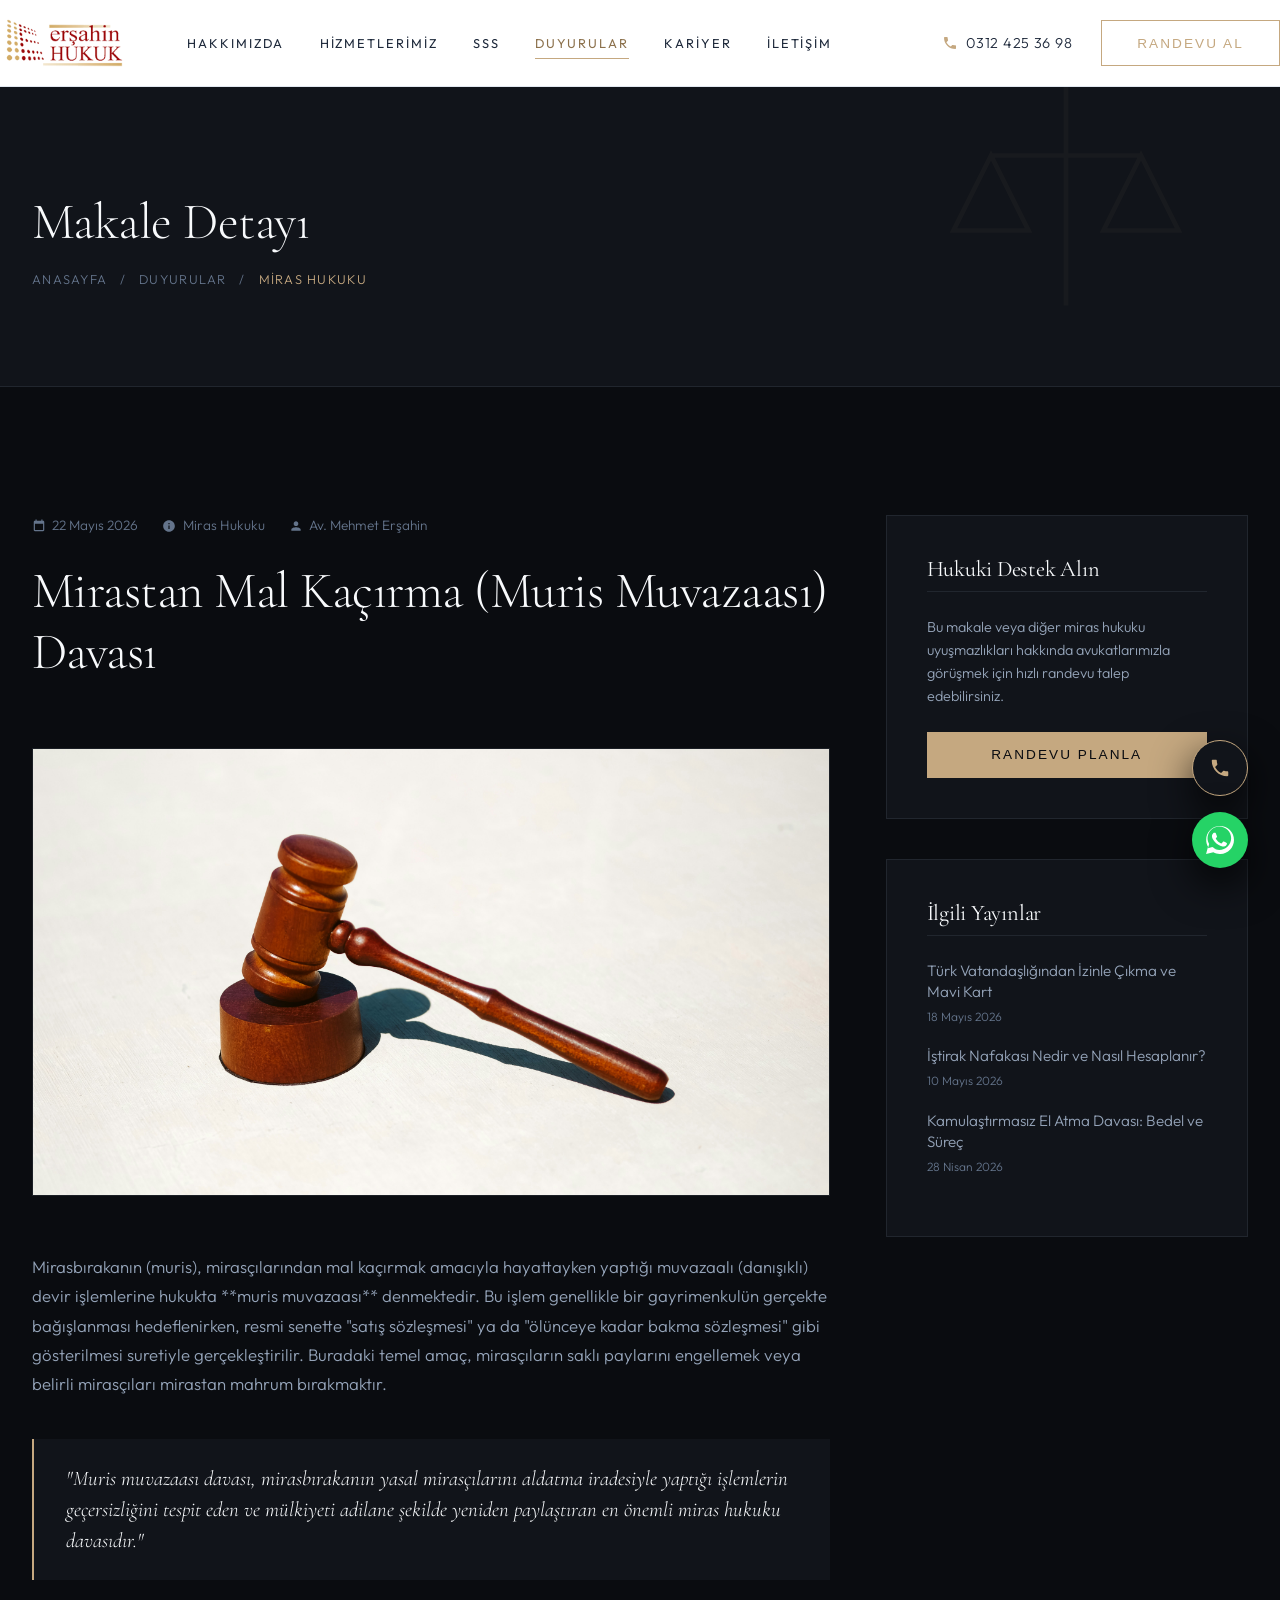
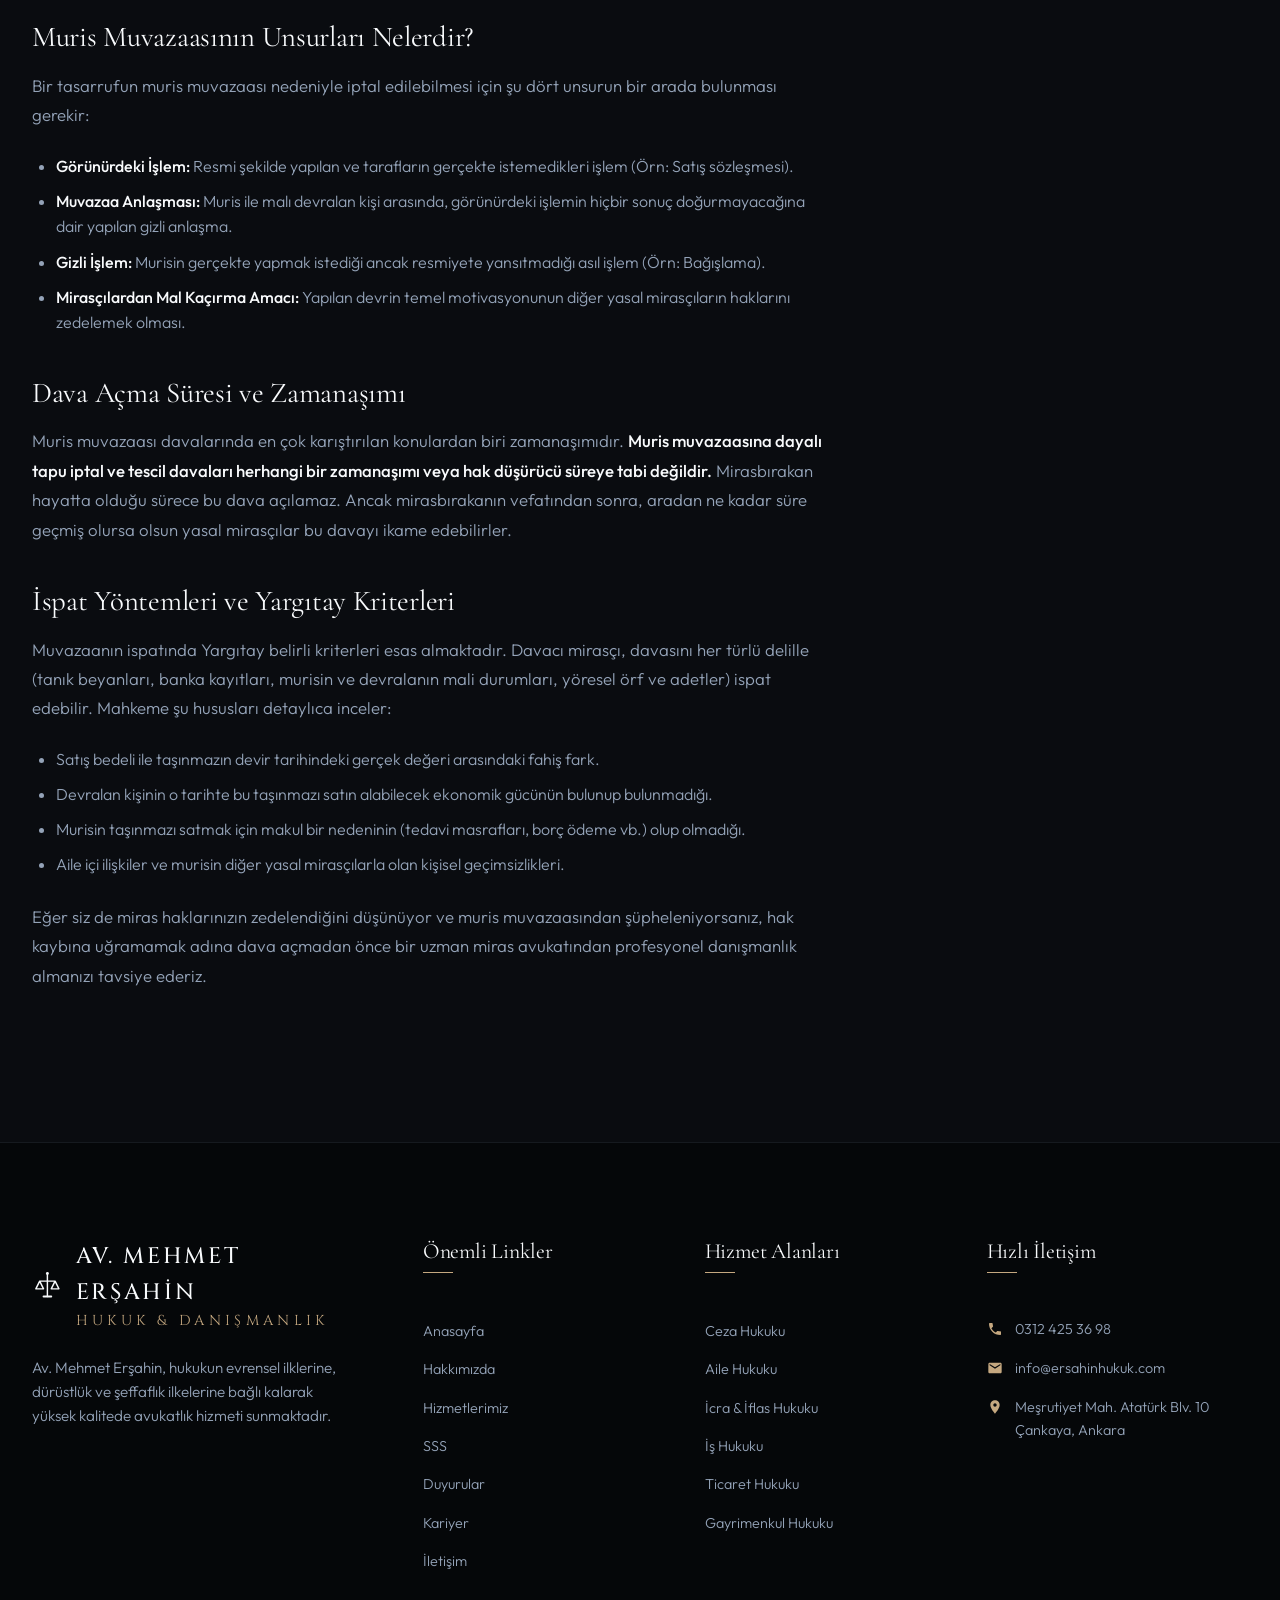
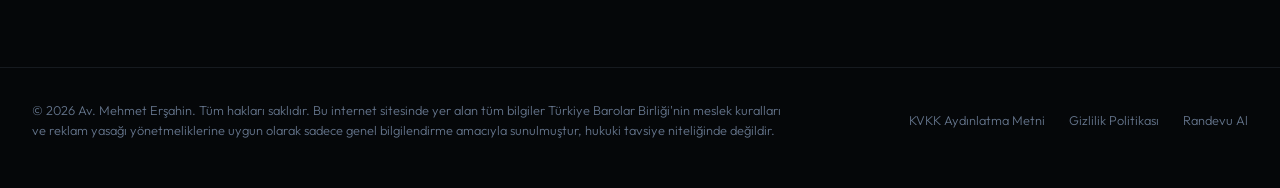
==== blog-detay.html @ fe5fe437 "Update logo in header and favicon, make header fully white" ====
<!DOCTYPE html>
<html lang="tr">
<head>
  <meta charset="UTF-8">
  <meta name="viewport" content="width=device-width, initial-scale=1.0">
  <meta name="description" content="Mirastan mal kaçırma (muris muvazaası) davası nedir? Muvazaalı taşınmaz devirlerinin iptali, zamanaşımı ve ispat yöntemleri hakkında detaylı yasal analiz.">
  <title>Mirastan Mal Kaçırma (Muris Muvazaası) Davası | Av. Mehmet Erşahin</title>
  <link rel="stylesheet" href="assets/css/style.css">
  <link rel="icon" type="image/png" href="favicon.png">
  <style>
    /* Specific styles for article layout */
    .blog-details-layout {
      display: grid;
      grid-template-columns: 2.2fr 1fr;
      gap: 3.5rem;
    }
    .article-header {
      margin-bottom: 2.5rem;
    }
    .article-meta {
      display: flex;
      gap: 1.5rem;
      color: var(--text-muted);
      font-size: 0.85rem;
      margin-bottom: 1.5rem;
    }
    .article-meta span {
      display: flex;
      align-items: center;
      gap: 0.4rem;
    }
    .article-meta svg {
      width: 14px;
      height: 14px;
      fill: currentColor;
    }
    .article-featured-img {
      width: 100%;
      aspect-ratio: 16/9;
      object-fit: cover;
      border: 1px solid var(--border-color);
      margin-bottom: 3rem;
    }
    .article-content h3 {
      margin-top: 2.5rem;
      margin-bottom: 1rem;
    }
    .article-content p {
      font-size: 1.05rem;
      line-height: 1.75;
      margin-bottom: 1.5rem;
    }
    blockquote {
      border-left: 2px solid var(--accent-gold);
      padding: 1.5rem 2rem;
      background-color: var(--bg-secondary);
      font-family: var(--font-heading);
      font-style: italic;
      font-size: 1.3rem;
      color: var(--text-primary);
      margin: 2.5rem 0;
      line-height: 1.5;
    }
    .article-content ul {
      margin-bottom: 1.5rem;
      padding-left: 1.5rem;
      color: var(--text-secondary);
    }
    .article-content li {
      margin-bottom: 0.6rem;
      font-size: 1rem;
    }
    .sidebar-widget {
      background-color: var(--bg-secondary);
      border: 1px solid var(--border-color);
      padding: 2.5rem;
      margin-bottom: 2.5rem;
    }
    .sidebar-widget-title {
      font-family: var(--font-heading);
      font-size: 1.4rem;
      color: var(--text-primary);
      margin-bottom: 1.5rem;
      padding-bottom: 0.5rem;
      border-bottom: 1px solid var(--border-color);
    }
    .related-posts-list {
      list-style: none;
    }
    .related-posts-list li {
      margin-bottom: 1.2rem;
    }
    .related-posts-list a {
      font-size: 0.95rem;
      color: var(--text-secondary);
      line-height: 1.4;
      display: block;
    }
    .related-posts-list a:hover {
      color: var(--accent-gold);
    }
    .related-posts-list span {
      display: block;
      font-size: 0.75rem;
      color: var(--text-muted);
      margin-top: 0.3rem;
    }
    @media (max-width: 900px) {
      .blog-details-layout {
        grid-template-columns: 1fr;
        gap: 3rem;
      }
    }
  </style>
</head>
<body>

  <!-- --- Header / Nav --- -->
  <header class="header">
    <div class="container header-nav">
      <a href="/" class="logo">
        <img src="assets/images/logo.png" alt="Av. Mehmet Erşahin" class="logo-img">
      </a>
      
      <nav>
        <ul class="nav-menu">
          <li><a href="hakkimizda" class="nav-link">Hakkımızda</a></li>
          <li><a href="hizmetler" class="nav-link">Hizmetlerimiz</a></li>
          <li><a href="sss" class="nav-link">SSS</a></li>
          <li><a href="blog" class="nav-link active">Duyurular</a></li>
          <li><a href="kariyer" class="nav-link">Kariyer</a></li>
          <li><a href="iletisim" class="nav-link">İletişim</a></li>
        </ul>
      </nav>

      <div class="nav-actions">
        <a href="tel:+903124253698" class="nav-phone">
          <svg viewBox="0 0 24 24"><path d="M6.62 10.79c1.44 2.83 3.76 5.14 6.59 6.59l2.2-2.2c.27-.27.67-.36 1.02-.24 1.12.37 2.33.57 3.59.57.55 0 1 .45 1 1V20c0 .55-.45 1-1 1-9.39 0-17-7.61-17-17 0-.55.45-1 1-1h3.5c.55 0 1 .45 1 1 0 1.25.2 2.47.57 3.59.12.35.03.74-.24 1.02l-2.2 2.2z"/></svg>
          0312 425 36 98
        </a>
        <button class="btn btn-gold-border js-appointment-trigger">Randevu Al</button>
      </div>

      <button class="mobile-menu-btn" aria-label="Menüyü Aç/Kapat">
        <span></span>
        <span></span>
        <span></span>
      </button>
    </div>
  </header>

  <!-- --- Page Header --- -->
  <section class="page-header">
    <svg class="page-header-bg" viewBox="0 0 32 32">
      <path d="M16 4v24M8 12h16M8 12l-4 8h8zM24 12l-4 8h8z" stroke="var(--accent-gold)" stroke-width="0.5" fill="none"/>
    </svg>
    <div class="container">
      <h1 class="page-title reveal">Makale Detayı</h1>
      <ul class="breadcrumbs reveal" style="transition-delay: 0.1s;">
        <li><a href="/">Anasayfa</a></li>
        <li><a href="blog">Duyurular</a></li>
        <li class="active">Miras Hukuku</li>
      </ul>
    </div>
  </section>

  <!-- --- Article Main Section --- -->
  <section class="section-primary">
    <div class="container blog-details-layout">
      
      <!-- Article Content -->
      <article class="reveal-left">
        <div class="article-header">
          <div class="article-meta">
            <span>
              <svg viewBox="0 0 24 24"><path d="M19 3h-1V1h-2v2H8V1H6v2H5c-1.11 0-1.99.9-1.99 2L3 19c0 1.1.89 2 2 2h14c1.1 0 2-.9 2-2V5c0-1.1-.9-2-2-2zm0 16H5V8h14v11z"/></svg>
              22 Mayıs 2026
            </span>
            <span>
              <svg viewBox="0 0 24 24"><path d="M12 2C6.48 2 2 6.48 2 12s4.48 10 10 10 10-4.48 10-10S17.52 2 12 2zm1 15h-2v-6h2v6zm0-8h-2V7h2v2z"/></svg>
              Miras Hukuku
            </span>
            <span>
              <svg viewBox="0 0 24 24"><path d="M12 12c2.21 0 4-1.79 4-4s-1.79-4-4-4-4 1.79-4 4 1.79 4 4 4zm0 2c-2.67 0-8 1.34-8 4v2h16v-2c0-2.66-5.33-4-8-4z"/></svg>
              Av. Mehmet Erşahin
            </span>
          </div>
          <h2>Mirastan Mal Kaçırma (Muris Muvazaası) Davası</h2>
        </div>

        <img src="assets/images/blog_inheritance.png" alt="Mirastan Mal Kaçırma Davası" class="article-featured-img">

        <div class="article-content">
          <p>Mirasbırakanın (muris), mirasçılarından mal kaçırmak amacıyla hayattayken yaptığı muvazaalı (danışıklı) devir işlemlerine hukukta **muris muvazaası** denmektedir. Bu işlem genellikle bir gayrimenkulün gerçekte bağışlanması hedeflenirken, resmi senette "satış sözleşmesi" ya da "ölünceye kadar bakma sözleşmesi" gibi gösterilmesi suretiyle gerçekleştirilir. Buradaki temel amaç, mirasçıların saklı paylarını engellemek veya belirli mirasçıları mirastan mahrum bırakmaktır.</p>

          <blockquote>
            "Muris muvazaası davası, mirasbırakanın yasal mirasçılarını aldatma iradesiyle yaptığı işlemlerin geçersizliğini tespit eden ve mülkiyeti adilane şekilde yeniden paylaştıran en önemli miras hukuku davasıdır."
          </blockquote>

          <h3>Muris Muvazaasının Unsurları Nelerdir?</h3>
          <p>Bir tasarrufun muris muvazaası nedeniyle iptal edilebilmesi için şu dört unsurun bir arada bulunması gerekir:</p>
          <ul>
            <li><strong>Görünürdeki İşlem:</strong> Resmi şekilde yapılan ve tarafların gerçekte istemedikleri işlem (Örn: Satış sözleşmesi).</li>
            <li><strong>Muvazaa Anlaşması:</strong> Muris ile malı devralan kişi arasında, görünürdeki işlemin hiçbir sonuç doğurmayacağına dair yapılan gizli anlaşma.</li>
            <li><strong>Gizli İşlem:</strong> Murisin gerçekte yapmak istediği ancak resmiyete yansıtmadığı asıl işlem (Örn: Bağışlama).</li>
            <li><strong>Mirasçılardan Mal Kaçırma Amacı:</strong> Yapılan devrin temel motivasyonunun diğer yasal mirasçıların haklarını zedelemek olması.</li>
          </ul>

          <h3>Dava Açma Süresi ve Zamanaşımı</h3>
          <p>Muris muvazaası davalarında en çok karıştırılan konulardan biri zamanaşımıdır. <strong>Muris muvazaasına dayalı tapu iptal ve tescil davaları herhangi bir zamanaşımı veya hak düşürücü süreye tabi değildir.</strong> Mirasbırakan hayatta olduğu sürece bu dava açılamaz. Ancak mirasbırakanın vefatından sonra, aradan ne kadar süre geçmiş olursa olsun yasal mirasçılar bu davayı ikame edebilirler.</p>

          <h3>İspat Yöntemleri ve Yargıtay Kriterleri</h3>
          <p>Muvazaanın ispatında Yargıtay belirli kriterleri esas almaktadır. Davacı mirasçı, davasını her türlü delille (tanık beyanları, banka kayıtları, murisin ve devralanın mali durumları, yöresel örf ve adetler) ispat edebilir. Mahkeme şu hususları detaylıca inceler:</p>
          <ul>
            <li>Satış bedeli ile taşınmazın devir tarihindeki gerçek değeri arasındaki fahiş fark.</li>
            <li>Devralan kişinin o tarihte bu taşınmazı satın alabilecek ekonomik gücünün bulunup bulunmadığı.</li>
            <li>Murisin taşınmazı satmak için makul bir nedeninin (tedavi masrafları, borç ödeme vb.) olup olmadığı.</li>
            <li>Aile içi ilişkiler ve murisin diğer yasal mirasçılarla olan kişisel geçimsizlikleri.</li>
          </ul>

          <p>Eğer siz de miras haklarınızın zedelendiğini düşünüyor ve muris muvazaasından şüpheleniyorsanız, hak kaybına uğramamak adına dava açmadan önce bir uzman miras avukatından profesyonel danışmanlık almanızı tavsiye ederiz.</p>
        </div>
      </article>

      <!-- Sidebar -->
      <aside class="reveal-right">
        <!-- Widget: Randevu -->
        <div class="sidebar-widget">
          <h4 class="sidebar-widget-title">Hukuki Destek Alın</h4>
          <p style="font-size: 0.9rem; margin-bottom: 1.5rem;">Bu makale veya diğer miras hukuku uyuşmazlıkları hakkında avukatlarımızla görüşmek için hızlı randevu talep edebilirsiniz.</p>
          <button class="btn btn-primary js-appointment-trigger" style="width: 100%;">Randevu Planla</button>
        </div>

        <!-- Widget: İlgili Makaleler -->
        <div class="sidebar-widget">
          <h4 class="sidebar-widget-title">İlgili Yayınlar</h4>
          <ul class="related-posts-list">
            <li>
              <a href="blog">Türk Vatandaşlığından İzinle Çıkma ve Mavi Kart</a>
              <span>18 Mayıs 2026</span>
            </li>
            <li>
              <a href="blog">İştirak Nafakası Nedir ve Nasıl Hesaplanır?</a>
              <span>10 Mayıs 2026</span>
            </li>
            <li>
              <a href="blog">Kamulaştırmasız El Atma Davası: Bedel ve Süreç</a>
              <span>28 Nisan 2026</span>
            </li>
          </ul>
        </div>
      </aside>

    </div>
  </section>

  <!-- --- Footer --- -->
  <footer class="footer">
    <div class="container footer-grid">
      <div class="footer-logo-desc">
        <a href="/" class="logo">
          <svg class="logo-icon" viewBox="0 0 32 32">
            <path d="M16 4v24M8 12h16M8 12l-4 8h8zM24 12l-4 8h8z" stroke="currentColor" stroke-width="1.5" fill="none" stroke-linecap="round" stroke-linejoin="round"/>
            <circle cx="16" cy="4" r="1.5" fill="currentColor"/>
            <path d="M12 28h8" stroke="currentColor" stroke-width="2" stroke-linecap="round"/>
          </svg>
          <div class="logo-text">
            AV. MEHMET ERŞAHİN
            <span>Hukuk & Danışmanlık</span>
          </div>
        </a>
        <p>Av. Mehmet Erşahin, hukukun evrensel ilklerine, dürüstlük ve şeffaflık ilkelerine bağlı kalarak yüksek kalitede avukatlık hizmeti sunmaktadır.</p>
      </div>

      <div>
        <h4 class="footer-title">Önemli Linkler</h4>
        <ul class="footer-links" style="margin-top: 1.5rem;">
          <li><a href="/">Anasayfa</a></li>
          <li><a href="hakkimizda">Hakkımızda</a></li>
          <li><a href="hizmetler">Hizmetlerimiz</a></li>
          <li><a href="sss">SSS</a></li>
          <li><a href="blog">Duyurular</a></li>
          <li><a href="kariyer">Kariyer</a></li>
          <li><a href="iletisim">İletişim</a></li>
        </ul>
      </div>

      <div>
        <h4 class="footer-title">Hizmet Alanları</h4>
        <ul class="footer-links" style="margin-top: 1.5rem;">
          <li><a href="hizmetler?tab=ceza">Ceza Hukuku</a></li>
          <li><a href="hizmetler?tab=aile">Aile Hukuku</a></li>
          <li><a href="hizmetler?tab=icra">İcra & İflas Hukuku</a></li>
          <li><a href="hizmetler?tab=is">İş Hukuku</a></li>
          <li><a href="hizmetler?tab=ticaret">Ticaret Hukuku</a></li>
          <li><a href="hizmetler?tab=gayrimenkul">Gayrimenkul Hukuku</a></li>
        </ul>
      </div>

      <div>
        <h4 class="footer-title">Hızlı İletişim</h4>
        <ul class="footer-contact-info" style="margin-top: 1.5rem;">
          <li>
            <svg viewBox="0 0 24 24"><path d="M6.62 10.79c1.44 2.83 3.76 5.14 6.59 6.59l2.2-2.2c.27-.27.67-.36 1.02-.24 1.12.37 2.33.57 3.59.57.55 0 1 .45 1 1V20c0 .55-.45 1-1 1-9.39 0-17-7.61-17-17 0-.55.45-1 1-1h3.5c.55 0 1 .45 1 1 0 1.25.2 2.47.57 3.59.12.35.03.74-.24 1.02l-2.2 2.2z"/></svg>
            <a href="tel:+903124253698">0312 425 36 98</a>
          </li>
          <li>
            <svg viewBox="0 0 24 24"><path d="M20 4H4c-1.1 0-1.99.9-1.99 2L2 18c0 1.1.9 2 2 2h16c1.1 0 2-.9 2-2V6c0-1.1-.9-2-2-2zm0 4l-8 5-8-5V6l8 5 8-5v2z"/></svg>
            <a href="mailto:info@ersahinhukuk.com">info@ersahinhukuk.com</a>
          </li>
          <li>
            <svg viewBox="0 0 24 24"><path d="M12 2C8.13 2 5 5.13 5 9c0 5.25 7 13 7 13s7-7.75 7-13c0-3.87-3.13-7-7-7zm0 9.5c-1.38 0-2.5-1.12-2.5-2.5s1.12-2.5 2.5-2.5 2.5 1.12 2.5 2.5-1.12 2.5-2.5 2.5z"/></svg>
            <span>Meşrutiyet Mah. Atatürk Blv. 10 Çankaya, Ankara</span>
          </li>
        </ul>
      </div>
    </div>

    <div class="container footer-bottom">
      <div class="footer-disclaimer">
        © 2026 Av. Mehmet Erşahin. Tüm hakları saklıdır. Bu internet sitesinde yer alan tüm bilgiler Türkiye Barolar Birliği'nin meslek kuralları ve reklam yasağı yönetmeliklerine uygun olarak sadece genel bilgilendirme amacıyla sunulmuştur, hukuki tavsiye niteliğinde değildir. 
      </div>
      <div class="footer-bottom-links">
        <a href="kvkk">KVKK Aydınlatma Metni</a>
        <a href="gizlilik">Gizlilik Politikası</a>
        <a href="iletisim">Randevu Al</a>
      </div>
    </div>
  </footer>

  <!-- --- Floating Contacts --- -->
  <div class="floating-contact">
    <a href="tel:+903124253698" class="floating-btn floating-phone" aria-label="Telefonla Arayın">
      <svg viewBox="0 0 24 24"><path d="M6.62 10.79c1.44 2.83 3.76 5.14 6.59 6.59l2.2-2.2c.27-.27.67-.36 1.02-.24 1.12.37 2.33.57 3.59.57.55 0 1 .45 1 1V20c0 .55-.45 1-1 1-9.39 0-17-7.61-17-17 0-.55.45-1 1-1h3.5c.55 0 1 .45 1 1 0 1.25.2 2.47.57 3.59.12.35.03.74-.24 1.02l-2.2 2.2z"/></svg>
    </a>
    <a href="https://wa.me/905442859915" class="floating-btn floating-whatsapp" target="_blank" rel="noopener noreferrer" aria-label="WhatsApp İletişim">
      <svg viewBox="0 0 24 24">
        <path d="M.057 24l1.687-6.163c-1.041-1.804-1.588-3.849-1.587-5.946C.06 5.348 5.397.01 12.008.01c3.202.001 6.212 1.246 8.477 3.514 2.266 2.268 3.507 5.28 3.505 8.484-.004 6.657-5.34 11.997-11.953 11.997-2.005-.001-3.973-.502-5.724-1.455L0 24zm6.59-4.846c1.6.95 2.802 1.486 4.757 1.487 5.589 0 10.134-4.52 10.138-10.07.002-2.688-1.04-5.216-2.935-7.114C16.66 1.558 14.135.516 11.453.515 5.865.515 1.32 5.037 1.316 10.589c-.001 1.83.479 3.25 1.378 4.814l-.993 3.63 3.747-.98c1.512.924 2.502 1.4 4.519 1.4z"/>
        <path d="M17.472 14.382c-.32-.16-1.89-.93-2.185-1.04-.3-.11-.515-.17-.73.15-.215.32-.83 1.04-1.02 1.25-.19.21-.38.24-.7.08-.32-.16-1.35-.5-2.575-1.595-.95-.85-1.6-1.9-1.785-2.22-.19-.32-.02-.49.14-.65.14-.14.32-.37.48-.56.16-.18.21-.3.32-.51.11-.215.05-.4-.03-.56-.08-.16-.73-1.77-1-2.43-.265-.64-.53-.55-.73-.56-.19-.01-.41-.01-.62-.01-.215 0-.56.08-.85.4-.29.32-1.1 1.08-1.1 2.63 0 1.55 1.13 3.05 1.285 3.26.16.21 2.225 3.397 5.39 4.754.753.323 1.342.517 1.8.66.757.24 1.448.207 1.993.125.607-.09 1.89-.77 2.153-1.48.263-.7.263-1.3.188-1.43-.075-.125-.275-.205-.595-.365z"/>
      </svg>
    </a>
  </div>

  <!-- --- Randevu Al Modal --- -->
  <div class="modal" id="appointment-modal">
    <div class="modal-overlay"></div>
    <div class="modal-container">
      <button class="modal-close" aria-label="Kapat">&times;</button>
      <h3 class="modal-title">Randevu Talebi Oluşturun</h3>
      <form id="appointment-form">
        <div class="form-group">
          <label for="app-name" class="form-label">Adınız Soyadınız *</label>
          <input type="text" id="app-name" class="form-control" placeholder="Örn. Ahmet Yılmaz" required>
        </div>
        <div class="form-row">
          <div class="form-group">
            <label for="app-phone" class="form-label">Telefon Numaranız *</label>
            <input type="tel" id="app-phone" class="form-control" placeholder="05xx xxx xx xx" required>
          </div>
          <div class="form-group">
            <label for="app-email" class="form-label">E-Posta Adresiniz *</label>
            <input type="email" id="app-email" class="form-control" placeholder="ahmet@example.com" required>
          </div>
        </div>
        <div class="form-row">
          <div class="form-group">
            <label for="app-service" class="form-label">Hukuki Konu *</label>
            <select id="app-service" class="form-control" required>
              <option value="" disabled selected>Seçiniz</option>
              <option value="ceza">Ceza Hukuku</option>
              <option value="aile">Aile & Miras Hukuku</option>
              <option value="icra">İcra & İflas Hukuku</option>
              <option value="is">İş Hukuku</option>
              <option value="ticaret">Ticaret & Şirketler Hukuku</option>
              <option value="gayrimenkul">Gayrimenkul Hukuku</option>
              <option value="diger">Diğer Hukuki Konular</option>
            </select>
          </div>
          <div class="form-group">
            <label for="app-date" class="form-label">Randevu Tarihi *</label>
            <input type="date" id="app-date" class="form-control" required>
          </div>
        </div>
        <div class="form-group">
          <label for="app-message" class="form-label">Mesajınız / Kısa Açıklama</label>
          <textarea id="app-message" class="form-control" placeholder="Lütfen hukuki uyuşmazlığınızı kısaca özetleyin..."></textarea>
        </div>
        <div class="form-group">
          <label class="checkbox-label">
            <input type="checkbox" required>
            <span>KVKK kapsamında kişisel verilerimin işlenmesini ve Av. Mehmet Erşahin tarafından bilgilendirme amacıyla kullanılmasını kabul ediyorum. *</span>
          </label>
        </div>
        <button type="submit" class="btn btn-primary" style="width: 100%;">Talebi Gönder</button>
      </form>
    </div>
  </div>

  <script src="assets/js/main.js"></script>
</body>
</html>
---- assets/css/style.css ----
/* 
  Erşahin Hukuk Bürosu - Master Stylesheet
  Design Theme: Premium Legal Editorial (Dark Mode Only)
  Fonts: Cormorant Garamond (Serif), Outfit (Sans-Serif), Cinzel (Branding Serif)
*/

@import url('https://fonts.googleapis.com/css2?family=Cinzel:wght@400;500;600;700&family=Cormorant+Garamond:ital,wght@0,300;0,400;0,500;0,600;0,700;1,400;1,500&family=Outfit:wght@200;300;400;500;600;700&display=swap');

/* --- CSS Variables & Design System --- */
:root {
  --bg-primary: #0a0c10;
  --bg-secondary: #11141a;
  --bg-tertiary: #191e27;
  --bg-glass: rgba(10, 12, 16, 0.75);
  
  --accent-gold: #c5a880;
  --accent-gold-hover: #d3bd9e;
  --accent-gold-dark: #8c714c;
  --accent-gold-muted: rgba(197, 168, 128, 0.1);
  --accent-gold-border: rgba(197, 168, 128, 0.25);
  
  --text-primary: #f8fafc;
  --text-secondary: #94a3b8;
  --text-muted: #64748b;
  --text-gold: #c5a880;
  
  --border-color: rgba(148, 163, 184, 0.12);
  --border-gold-focus: rgba(197, 168, 128, 0.6);
  
  --font-heading: 'Cormorant Garamond', Georgia, serif;
  --font-body: 'Outfit', sans-serif;
  --font-branding: 'Cinzel', serif;
  
  --transition-smooth: all 0.4s cubic-bezier(0.16, 1, 0.3, 1);
  --transition-fast: all 0.2s ease;
  
  --shadow-sm: 0 2px 8px rgba(0, 0, 0, 0.5);
  --shadow-md: 0 8px 30px rgba(0, 0, 0, 0.7);
  --shadow-lg: 0 16px 40px rgba(0, 0, 0, 0.85);
  --shadow-gold: 0 4px 20px rgba(197, 168, 128, 0.08);
}

/* --- Reset & Base Styles --- */
*, *::before, *::after {
  box-sizing: border-box;
  margin: 0;
  padding: 0;
}

html {
  scroll-behavior: smooth;
  font-size: 16px;
  -webkit-font-smoothing: antialiased;
}

body {
  background-color: var(--bg-primary);
  color: var(--text-primary);
  font-family: var(--font-body);
  line-height: 1.6;
  font-weight: 300;
  overflow-x: hidden;
}

/* --- Typography --- */
h1, h2, h3, h4, h5, h6 {
  font-family: var(--font-heading);
  font-weight: 400;
  line-height: 1.2;
  color: var(--text-primary);
  letter-spacing: -0.01em;
}

h1 {
  font-size: clamp(2.5rem, 5vw + 1rem, 4.5rem);
  font-weight: 300;
}

h2 {
  font-size: clamp(2rem, 3.5vw + 0.5rem, 3.2rem);
  font-weight: 300;
  position: relative;
  padding-bottom: 1.5rem;
}

h2.section-title::after {
  content: '';
  position: absolute;
  bottom: 0;
  left: 50%;
  transform: translateX(-50%);
  width: 60px;
  height: 1px;
  background-color: var(--accent-gold);
}

h2.section-title.left-align::after {
  left: 0;
  transform: none;
}

h3 {
  font-size: clamp(1.4rem, 2vw + 0.2rem, 2rem);
  font-weight: 400;
}

p {
  color: var(--text-secondary);
  font-size: 1.05rem;
  font-weight: 300;
  margin-bottom: 1.5rem;
}

p.lead {
  font-size: 1.25rem;
  color: var(--text-secondary);
  font-family: var(--font-heading);
  font-style: italic;
  font-weight: 400;
}

a {
  color: inherit;
  text-decoration: none;
  transition: var(--transition-fast);
}

strong {
  font-weight: 500;
  color: var(--text-primary);
}

.gold-text {
  color: var(--accent-gold);
}

.italic-serif {
  font-family: var(--font-heading);
  font-style: italic;
}

/* --- Container & Layout --- */
.container {
  width: 100%;
  max-width: 1280px;
  margin-left: auto;
  margin-right: auto;
  padding-left: 2rem;
  padding-right: 2rem;
}

section {
  padding: 8rem 0;
  position: relative;
}

.section-secondary {
  background-color: var(--bg-secondary);
}

.grid-2 {
  display: grid;
  grid-template-columns: repeat(2, 1fr);
  gap: 4rem;
  align-items: center;
}

.grid-3 {
  display: grid;
  grid-template-columns: repeat(3, 1fr);
  gap: 2.5rem;
}

.grid-4 {
  display: grid;
  grid-template-columns: repeat(4, 1fr);
  gap: 2rem;
}

/* --- Buttons & Action Links --- */
.btn {
  display: inline-flex;
  align-items: center;
  justify-content: center;
  padding: 0.9rem 2.2rem;
  font-size: 0.85rem;
  font-weight: 500;
  letter-spacing: 0.15em;
  text-transform: uppercase;
  border-radius: 0;
  transition: var(--transition-smooth);
  cursor: pointer;
  position: relative;
  overflow: hidden;
}

.btn-primary {
  background-color: var(--accent-gold);
  color: var(--bg-primary);
  border: 1px solid var(--accent-gold);
}

.btn-primary:hover {
  background-color: transparent;
  color: var(--accent-gold);
  box-shadow: var(--shadow-gold);
}

.btn-secondary {
  background-color: transparent;
  color: var(--text-primary);
  border: 1px solid var(--border-color);
}

.btn-secondary:hover {
  border-color: var(--accent-gold);
  color: var(--accent-gold);
}

.btn-gold-border {
  background-color: transparent;
  color: var(--accent-gold);
  border: 1px solid var(--accent-gold);
}

.btn-gold-border:hover {
  background-color: var(--accent-gold);
  color: var(--bg-primary);
  box-shadow: var(--shadow-gold);
}

.text-link {
  display: inline-flex;
  align-items: center;
  font-family: var(--font-heading);
  font-size: 1.15rem;
  font-style: italic;
  color: var(--accent-gold);
  position: relative;
}

.text-link span {
  transition: transform 0.3s ease;
  margin-left: 0.5rem;
}

.text-link:hover span {
  transform: translateX(6px);
}

/* --- Header / Navigation --- */
.header {
  position: fixed;
  top: 0;
  left: 0;
  width: 100%;
  z-index: 1000;
  transition: var(--transition-smooth);
  border-bottom: 1px solid #e2e8f0;
  background-color: #ffffff;
}

.header-scrolled {
  background-color: #ffffff;
  border-bottom: 1px solid #e2e8f0;
  padding: 0.8rem 0;
  box-shadow: 0 4px 6px -1px rgba(0, 0, 0, 0.05), 0 2px 4px -1px rgba(0, 0, 0, 0.03);
}

.header-nav {
  display: flex;
  align-items: center;
  justify-content: space-between;
  padding: 1.2rem 0;
  transition: var(--transition-smooth);
}

.header-scrolled .header-nav {
  padding: 0.8rem 0;
}

/* Header link colors for readability on white background */
.header .nav-link {
  color: #1e293b;
}

.header .nav-link:hover, 
.header .nav-link.active {
  color: var(--accent-gold-dark);
}

.header .nav-phone {
  color: #1e293b;
}

.header .nav-phone:hover {
  color: var(--accent-gold-dark);
}

.header .logo-img {
  height: 48px;
  width: auto;
  display: block;
}

/* Ensure mobile menu hamburger lines are visible on white background */
.header .mobile-menu-btn span {
  background-color: #1e293b;
}

.logo {
  display: flex;
  align-items: center;
  gap: 0.8rem;
}

.logo-icon {
  width: 32px;
  height: 32px;
  fill: var(--accent-gold);
}

.logo-text {
  font-family: var(--font-branding);
  font-size: 1.4rem;
  font-weight: 500;
  letter-spacing: 0.12em;
  color: var(--text-primary);
}

.logo-text span {
  font-weight: 300;
  font-size: 0.9rem;
  display: block;
  letter-spacing: 0.3em;
  color: var(--accent-gold);
  margin-top: -2px;
  text-transform: uppercase;
}

.nav-menu {
  display: flex;
  align-items: center;
  list-style: none;
  gap: 2.2rem;
}

.nav-link {
  font-size: 0.8rem;
  font-weight: 400;
  letter-spacing: 0.15em;
  text-transform: uppercase;
  color: var(--text-secondary);
  position: relative;
  padding: 0.5rem 0;
}

.nav-link::after {
  content: '';
  position: absolute;
  bottom: 0;
  left: 0;
  width: 0;
  height: 1px;
  background-color: var(--accent-gold);
  transition: var(--transition-smooth);
}

.nav-link:hover, .nav-link.active {
  color: var(--text-primary);
}

.nav-link:hover::after, .nav-link.active::after {
  width: 100%;
}

.nav-actions {
  display: flex;
  align-items: center;
  gap: 1.8rem;
  margin-left: 3rem;
}

.nav-phone {
  font-size: 0.9rem;
  letter-spacing: 0.05em;
  color: var(--text-secondary);
  display: flex;
  align-items: center;
  gap: 0.5rem;
  white-space: nowrap;
}

.nav-phone:hover {
  color: var(--accent-gold);
}

.nav-phone svg {
  width: 16px;
  height: 16px;
  fill: var(--accent-gold);
}

.mobile-menu-btn {
  display: none;
  background: none;
  border: none;
  cursor: pointer;
  width: 28px;
  height: 24px;
  position: relative;
  z-index: 1100;
}

.mobile-menu-btn span {
  display: block;
  width: 100%;
  height: 1px;
  background-color: var(--text-primary);
  position: absolute;
  left: 0;
  transition: var(--transition-smooth);
}

.mobile-menu-btn span:nth-child(1) { top: 4px; }
.mobile-menu-btn span:nth-child(2) { top: 12px; }
.mobile-menu-btn span:nth-child(3) { top: 20px; }

.mobile-menu-btn.active span:nth-child(1) { transform: translateY(8px) rotate(45deg); background-color: var(--accent-gold); }
.mobile-menu-btn.active span:nth-child(2) { opacity: 0; }
.mobile-menu-btn.active span:nth-child(3) { transform: translateY(-8px) rotate(-45deg); background-color: var(--accent-gold); }

/* --- Hero Sections --- */
.hero {
  min-height: 100vh;
  display: flex;
  align-items: center;
  position: relative;
  padding-top: 100px;
  overflow: hidden;
}

.hero-overlay {
  position: absolute;
  top: 0;
  left: 0;
  width: 100%;
  height: 100%;
  background: radial-gradient(circle at 70% 30%, rgba(197, 168, 128, 0.05) 0%, transparent 60%),
              linear-gradient(180deg, rgba(10, 12, 16, 0.8) 0%, var(--bg-primary) 100%);
  z-index: 1;
}

.hero-background-art {
  position: absolute;
  right: -5%;
  top: 15%;
  width: 50%;
  height: 70%;
  opacity: 0.15;
  z-index: 0;
  pointer-events: none;
  animation: slow-rotate 120s linear infinite;
}

.hero-content {
  position: relative;
  z-index: 2;
  max-width: 800px;
}

.hero-subtitle {
  font-size: 0.85rem;
  font-weight: 500;
  letter-spacing: 0.25em;
  text-transform: uppercase;
  color: var(--accent-gold);
  margin-bottom: 1.5rem;
  display: block;
}

.hero h1 {
  margin-bottom: 2rem;
}

.hero-actions {
  display: flex;
  gap: 1.5rem;
  margin-top: 3rem;
}

/* Page Header (Subpages) */
.page-header {
  padding-top: 12rem;
  padding-bottom: 6rem;
  background-color: var(--bg-secondary);
  border-bottom: 1px solid var(--border-color);
  position: relative;
  overflow: hidden;
}

.page-header-bg {
  position: absolute;
  right: 5%;
  top: 50%;
  transform: translateY(-50%);
  width: 300px;
  height: 300px;
  opacity: 0.04;
  pointer-events: none;
}

.page-title {
  font-size: clamp(2.2rem, 4vw, 3.8rem);
  margin-bottom: 1rem;
}

.breadcrumbs {
  display: flex;
  list-style: none;
  gap: 0.8rem;
  font-size: 0.8rem;
  letter-spacing: 0.1em;
  text-transform: uppercase;
  color: var(--text-muted);
}

.breadcrumbs li:not(:last-child)::after {
  content: '/';
  margin-left: 0.8rem;
}

.breadcrumbs a:hover {
  color: var(--accent-gold);
}

.breadcrumbs li.active {
  color: var(--accent-gold);
}

/* --- Stats Component --- */
.stats-bar {
  border-top: 1px solid var(--border-color);
  border-bottom: 1px solid var(--border-color);
  padding: 4rem 0;
  background-color: var(--bg-secondary);
}

.stats-grid {
  display: grid;
  grid-template-columns: repeat(4, 1fr);
  text-align: center;
  gap: 2rem;
}

.stat-item {
  border-right: 1px solid var(--border-color);
}

.stat-item:last-child {
  border-right: none;
}

.stat-number {
  font-family: var(--font-heading);
  font-size: clamp(2.2rem, 3.5vw, 3.8rem);
  color: var(--accent-gold);
  line-height: 1;
  margin-bottom: 0.5rem;
}

.stat-label {
  font-size: 0.8rem;
  text-transform: uppercase;
  letter-spacing: 0.15em;
  color: var(--text-secondary);
}

/* --- Section Headers --- */
.section-header {
  text-align: center;
  max-width: 700px;
  margin: 0 auto 5rem;
}

.section-header.left-align {
  text-align: left;
  margin-left: 0;
  margin-right: auto;
}

.section-subtitle {
  font-size: 0.8rem;
  font-weight: 500;
  letter-spacing: 0.25em;
  text-transform: uppercase;
  color: var(--accent-gold);
  margin-bottom: 1rem;
  display: block;
}

/* --- Practice Areas (Hizmetler) Cards --- */
.services-grid {
  margin-bottom: 4rem;
}

.service-card {
  background-color: var(--bg-secondary);
  border: 1px solid var(--border-color);
  padding: 3rem 2.5rem;
  position: relative;
  transition: var(--transition-smooth);
  display: flex;
  flex-direction: column;
  height: 100%;
}

.service-card::before {
  content: '';
  position: absolute;
  top: 0;
  left: 0;
  width: 100%;
  height: 2px;
  background: linear-gradient(90deg, transparent, var(--accent-gold), transparent);
  opacity: 0;
  transition: var(--transition-smooth);
}

.service-card:hover {
  transform: translateY(-8px);
  border-color: var(--accent-gold-border);
  box-shadow: var(--shadow-lg), var(--shadow-gold);
}

.service-card:hover::before {
  opacity: 1;
}

.service-card-icon {
  width: 48px;
  height: 48px;
  fill: var(--accent-gold);
  margin-bottom: 2rem;
  transition: var(--transition-smooth);
}

.service-card:hover .service-card-icon {
  transform: scale(1.1);
  fill: var(--accent-gold-hover);
}

.service-card h3 {
  margin-bottom: 1rem;
}

.service-card p {
  font-size: 0.95rem;
  color: var(--text-secondary);
  flex-grow: 1;
  margin-bottom: 2rem;
}

/* --- Team Component --- */
.team-grid {
  margin-bottom: 3rem;
}

.team-card {
  position: relative;
  background-color: var(--bg-secondary);
  border: 1px solid var(--border-color);
  overflow: hidden;
  transition: var(--transition-smooth);
}

.team-card:hover {
  border-color: var(--accent-gold-border);
  box-shadow: var(--shadow-md);
}

.team-img-wrapper {
  position: relative;
  aspect-ratio: 4/5;
  background-color: var(--bg-tertiary);
  overflow: hidden;
}

.team-img-wrapper img {
  width: 100%;
  height: 100%;
  object-fit: cover;
  transition: var(--transition-smooth);
}

.team-card:hover .team-img-wrapper img {
  transform: scale(1.05);
}

.team-img-overlay {
  position: absolute;
  top: 0;
  left: 0;
  width: 100%;
  height: 100%;
  background: linear-gradient(180deg, transparent 40%, rgba(10, 12, 16, 0.9) 100%);
}

.team-info {
  padding: 2rem;
  position: relative;
}

.team-role {
  font-size: 0.75rem;
  text-transform: uppercase;
  letter-spacing: 0.15em;
  color: var(--accent-gold);
  margin-bottom: 0.4rem;
  display: block;
}

.team-info h4 {
  font-size: 1.5rem;
  margin-bottom: 0.8rem;
}

.team-socials {
  display: flex;
  gap: 1rem;
  list-style: none;
  margin-top: 1rem;
}

.team-socials a {
  color: var(--text-muted);
  font-size: 0.9rem;
}

.team-socials a:hover {
  color: var(--accent-gold);
}

.team-socials svg {
  width: 18px;
  height: 18px;
  fill: currentColor;
}

/* --- Publications / Blog Grid --- */
.blog-grid {
  margin-bottom: 4rem;
}

.blog-card {
  background-color: var(--bg-secondary);
  border: 1px solid var(--border-color);
  overflow: hidden;
  display: flex;
  flex-direction: column;
  height: 100%;
  transition: var(--transition-smooth);
}

.blog-card:hover {
  transform: translateY(-5px);
  border-color: var(--accent-gold-border);
  box-shadow: var(--shadow-md);
}

.blog-card-img {
  position: relative;
  aspect-ratio: 16/10;
  overflow: hidden;
  background-color: var(--bg-tertiary);
}

.blog-card-img img {
  width: 100%;
  height: 100%;
  object-fit: cover;
  transition: var(--transition-smooth);
}

.blog-card:hover .blog-card-img img {
  transform: scale(1.05);
}

.blog-badge {
  position: absolute;
  top: 1rem;
  left: 1rem;
  background-color: var(--bg-primary);
  border: 1px solid var(--accent-gold-border);
  color: var(--accent-gold);
  font-size: 0.7rem;
  letter-spacing: 0.1em;
  text-transform: uppercase;
  padding: 0.4rem 0.8rem;
}

.blog-card-content {
  padding: 2rem;
  display: flex;
  flex-direction: column;
  flex-grow: 1;
}

.blog-date {
  font-size: 0.75rem;
  letter-spacing: 0.05em;
  color: var(--text-muted);
  margin-bottom: 0.8rem;
  display: flex;
  gap: 1rem;
}

.blog-card h4 {
  font-size: 1.35rem;
  margin-bottom: 1rem;
  line-height: 1.3;
}

.blog-card h4 a:hover {
  color: var(--accent-gold);
}

.blog-card p {
  font-size: 0.95rem;
  color: var(--text-secondary);
  flex-grow: 1;
  margin-bottom: 1.5rem;
  display: -webkit-box;
  -webkit-line-clamp: 3;
  -webkit-box-orient: vertical;
  overflow: hidden;
}

/* --- Contact & CTA Panels --- */
.contact-cta {
  background-color: var(--bg-secondary);
  border: 1px solid var(--border-color);
  padding: 6rem;
  position: relative;
  overflow: hidden;
}

.contact-cta::before {
  content: '';
  position: absolute;
  right: -5%;
  bottom: -20%;
  width: 400px;
  height: 400px;
  border: 1px solid var(--accent-gold-muted);
  border-radius: 50%;
  pointer-events: none;
}

.cta-flex {
  display: flex;
  align-items: center;
  justify-content: space-between;
  gap: 4rem;
  position: relative;
  z-index: 2;
}

.cta-content {
  max-width: 650px;
}

.cta-content h2 {
  margin-bottom: 1.5rem;
}

/* --- Form Fields & Elements --- */
.form-group {
  margin-bottom: 1.8rem;
  position: relative;
}

.form-label {
  display: block;
  font-size: 0.75rem;
  font-weight: 500;
  letter-spacing: 0.15em;
  text-transform: uppercase;
  color: var(--accent-gold);
  margin-bottom: 0.6rem;
}

.form-control {
  width: 100%;
  background-color: var(--bg-tertiary);
  border: 1px solid var(--border-color);
  color: var(--text-primary);
  padding: 1rem 1.2rem;
  font-family: var(--font-body);
  font-size: 0.95rem;
  font-weight: 300;
  transition: var(--transition-fast);
  border-radius: 0;
}

.form-control:focus {
  outline: none;
  border-color: var(--border-gold-focus);
  box-shadow: 0 0 10px rgba(197, 168, 128, 0.05);
}

textarea.form-control {
  resize: vertical;
  min-height: 120px;
}

.form-row {
  display: grid;
  grid-template-columns: 1fr 1fr;
  gap: 1.5rem;
}

.checkbox-label {
  display: flex;
  align-items: flex-start;
  gap: 0.8rem;
  font-size: 0.85rem;
  color: var(--text-secondary);
  cursor: pointer;
}

.checkbox-label input {
  margin-top: 0.2rem;
}

/* --- Footer --- */
.footer {
  background-color: #050709;
  border-top: 1px solid var(--border-color);
  padding-top: 6rem;
  padding-bottom: 3rem;
}

.footer-grid {
  display: grid;
  grid-template-columns: 1.5fr 1fr 1fr 1.2fr;
  gap: 4rem;
  margin-bottom: 5rem;
}

.footer-logo-desc p {
  font-size: 0.95rem;
  margin-top: 1.5rem;
  margin-bottom: 2rem;
}

.footer-title {
  font-family: var(--font-heading);
  font-size: 1.35rem;
  color: var(--text-primary);
  margin-bottom: 1.8rem;
  position: relative;
  display: inline-block;
}

.footer-title::after {
  content: '';
  position: absolute;
  bottom: -0.5rem;
  left: 0;
  width: 30px;
  height: 1px;
  background-color: var(--accent-gold);
}

.footer-links {
  list-style: none;
}

.footer-links li {
  margin-bottom: 0.8rem;
}

.footer-links a {
  font-size: 0.9rem;
  color: var(--text-secondary);
}

.footer-links a:hover {
  color: var(--accent-gold);
  padding-left: 4px;
}

.footer-contact-info {
  list-style: none;
}

.footer-contact-info li {
  font-size: 0.9rem;
  color: var(--text-secondary);
  margin-bottom: 1rem;
  display: flex;
  align-items: flex-start;
  gap: 0.8rem;
}

.footer-contact-info svg {
  width: 16px;
  height: 16px;
  fill: var(--accent-gold);
  margin-top: 0.2rem;
  flex-shrink: 0;
}

.footer-bottom {
  border-top: 1px solid var(--border-color);
  padding-top: 2rem;
  display: flex;
  justify-content: space-between;
  align-items: center;
  font-size: 0.8rem;
  color: var(--text-muted);
}

.footer-disclaimer {
  max-width: 750px;
  line-height: 1.6;
}

.footer-bottom-links {
  display: flex;
  gap: 1.5rem;
  flex-wrap: wrap;
  justify-content: flex-end;
}

.footer-bottom-links a {
  color: var(--text-muted);
  transition: var(--transition-fast);
}

.footer-bottom-links a:hover {
  color: var(--accent-gold);
}

/* --- Floating Contact (WhatsApp / Phone) --- */
.floating-contact {
  position: fixed;
  bottom: 2rem;
  right: 2rem;
  z-index: 999;
  display: flex;
  flex-direction: column;
  gap: 1rem;
}

.floating-btn {
  width: 56px;
  height: 56px;
  border-radius: 50%;
  display: flex;
  align-items: center;
  justify-content: center;
  box-shadow: var(--shadow-lg);
  transition: var(--transition-smooth);
}

.floating-btn:hover {
  transform: scale(1.1);
}

.floating-phone {
  background-color: var(--bg-secondary);
  border: 1px solid var(--accent-gold);
  color: var(--accent-gold);
}

.floating-phone svg {
  width: 22px;
  height: 22px;
  fill: currentColor;
}

.floating-whatsapp {
  background-color: #25d366;
  color: white;
}

.floating-whatsapp svg {
  width: 28px;
  height: 28px;
  fill: currentColor;
}

/* --- Modal Layouts --- */
.modal {
  position: fixed;
  top: 0;
  left: 0;
  width: 100%;
  height: 100%;
  z-index: 10000;
  display: flex;
  align-items: center;
  justify-content: center;
  opacity: 0;
  pointer-events: none;
  transition: opacity 0.4s ease;
}

.modal.active {
  opacity: 1;
  pointer-events: all;
}

.modal-overlay {
  position: absolute;
  top: 0;
  left: 0;
  width: 100%;
  height: 100%;
  background-color: rgba(5, 7, 9, 0.85);
  backdrop-filter: blur(8px);
}

.modal-container {
  position: relative;
  z-index: 2;
  background-color: var(--bg-secondary);
  border: 1px solid var(--accent-gold-border);
  width: 100%;
  max-width: 600px;
  max-height: 90vh;
  overflow-y: auto;
  padding: 3.5rem;
  box-shadow: var(--shadow-lg), var(--shadow-gold);
  transform: translateY(30px);
  transition: transform 0.4s cubic-bezier(0.16, 1, 0.3, 1);
}

.modal.active .modal-container {
  transform: translateY(0);
}

.modal-close {
  position: absolute;
  top: 1.5rem;
  right: 1.5rem;
  background: none;
  border: none;
  cursor: pointer;
  color: var(--text-secondary);
  font-size: 1.5rem;
  transition: var(--transition-fast);
}

.modal-close:hover {
  color: var(--accent-gold);
  transform: rotate(90deg);
}

.modal-title {
  margin-bottom: 2rem;
  text-align: center;
  border-bottom: 1px solid var(--border-color);
  padding-bottom: 1rem;
}

/* --- Interactive Elements: Tabs (Hizmetler) --- */
.tabs-container {
  margin-top: 2rem;
}

.tabs-nav {
  display: flex;
  justify-content: center;
  gap: 1rem;
  border-bottom: 1px solid var(--border-color);
  padding-bottom: 1rem;
  margin-bottom: 3rem;
  list-style: none;
}

.tab-btn {
  background: none;
  border: none;
  color: var(--text-secondary);
  font-family: var(--font-heading);
  font-size: 1.25rem;
  padding: 0.5rem 1.5rem;
  cursor: pointer;
  position: relative;
  transition: var(--transition-fast);
}

.tab-btn::after {
  content: '';
  position: absolute;
  bottom: -1px;
  left: 0;
  width: 0;
  height: 2px;
  background-color: var(--accent-gold);
  transition: var(--transition-smooth);
}

.tab-btn:hover {
  color: var(--text-primary);
}

.tab-btn.active {
  color: var(--accent-gold);
}

.tab-btn.active::after {
  width: 100%;
}

.tab-panel {
  display: none;
  animation: fade-in-panel 0.5s ease;
}

.tab-panel.active {
  display: block;
}

@keyframes fade-in-panel {
  from { opacity: 0; transform: translateY(15px); }
  to { opacity: 1; transform: translateY(0); }
}

/* --- Dynamic Filter/Search Elements (Blog) --- */
.search-filter-bar {
  display: flex;
  gap: 2rem;
  margin-bottom: 3.5rem;
  background-color: var(--bg-secondary);
  border: 1px solid var(--border-color);
  padding: 1.5rem;
}

.search-input-wrapper {
  position: relative;
  flex-grow: 1;
}

.search-input-wrapper svg {
  position: absolute;
  left: 1.2rem;
  top: 50%;
  transform: translateY(-50%);
  width: 18px;
  height: 18px;
  fill: var(--text-muted);
  pointer-events: none;
}

.search-input-wrapper .form-control {
  padding-left: 3rem;
}

.filter-select-wrapper {
  min-width: 220px;
}

/* --- Client Onboarding Pipeline --- */
.pipeline-wrapper {
  display: grid;
  grid-template-columns: repeat(4, 1fr);
  gap: 2.5rem;
  margin-top: 4rem;
}

.pipeline-step {
  position: relative;
  background-color: var(--bg-secondary);
  border: 1px solid var(--border-color);
  padding: 2.5rem 2rem;
  transition: var(--transition-smooth);
}

.pipeline-step:hover {
  border-color: var(--accent-gold-border);
  transform: translateY(-5px);
}

.pipeline-number {
  font-family: var(--font-heading);
  font-size: 3rem;
  color: var(--accent-gold-muted);
  position: absolute;
  top: 1rem;
  right: 1.5rem;
  font-weight: 700;
  line-height: 1;
}

.pipeline-step h4 {
  font-size: 1.25rem;
  margin-bottom: 1rem;
  margin-top: 1rem;
}

.pipeline-step p {
  font-size: 0.9rem;
  margin-bottom: 0;
}

/* --- Scroll animations using class names --- */
.reveal {
  opacity: 0;
  transform: translateY(40px);
  transition: opacity 0.8s cubic-bezier(0.16, 1, 0.3, 1), transform 0.8s cubic-bezier(0.16, 1, 0.3, 1);
}

.reveal.revealed {
  opacity: 1;
  transform: translateY(0);
}

.reveal-left {
  opacity: 0;
  transform: translateX(-40px);
  transition: opacity 0.8s cubic-bezier(0.16, 1, 0.3, 1), transform 0.8s cubic-bezier(0.16, 1, 0.3, 1);
}

.reveal-left.revealed {
  opacity: 1;
  transform: translateX(0);
}

.reveal-right {
  opacity: 0;
  transform: translateX(40px);
  transition: opacity 0.8s cubic-bezier(0.16, 1, 0.3, 1), transform 0.8s cubic-bezier(0.16, 1, 0.3, 1);
}

.reveal-right.revealed {
  opacity: 1;
  transform: translateX(0);
}

.stagger-item {
  opacity: 0;
  transform: translateY(30px);
  transition: opacity 0.6s cubic-bezier(0.16, 1, 0.3, 1), transform 0.6s cubic-bezier(0.16, 1, 0.3, 1);
}

.stagger-container.revealed .stagger-item {
  opacity: 1;
  transform: translateY(0);
}

.stagger-container.revealed .stagger-item:nth-child(1) { transition-delay: 0.1s; }
.stagger-container.revealed .stagger-item:nth-child(2) { transition-delay: 0.25s; }
.stagger-container.revealed .stagger-item:nth-child(3) { transition-delay: 0.4s; }
.stagger-container.revealed .stagger-item:nth-child(4) { transition-delay: 0.55s; }

/* Custom keyframes */
@keyframes slow-rotate {
  from { transform: translateY(-50%) rotate(0deg); }
  to { transform: translateY(-50%) rotate(360deg); }
}

/* --- Responsive Adjustments --- */
@media (max-width: 1024px) {
  .grid-4 {
    grid-template-columns: repeat(2, 1fr);
  }
  .grid-3 {
    grid-template-columns: repeat(2, 1fr);
  }
  .pipeline-wrapper {
    grid-template-columns: repeat(2, 1fr);
  }
  .footer-grid {
    grid-template-columns: repeat(2, 1fr);
    gap: 3rem;
  }
  .cta-flex {
    flex-direction: column;
    text-align: center;
    gap: 2rem;
  }
}

@media (max-width: 768px) {
  section {
    padding: 5rem 0;
  }
  .grid-2 {
    grid-template-columns: 1fr;
    gap: 2.5rem;
  }
  .header-nav {
    padding: 1rem 0;
  }
  .nav-menu {
    position: fixed;
    top: 0;
    right: -100%;
    width: 80%;
    max-width: 400px;
    height: 100vh;
    background-color: var(--bg-secondary);
    border-left: 1px solid var(--border-color);
    flex-direction: column;
    justify-content: center;
    gap: 2.5rem;
    padding: 3rem;
    z-index: 1050;
    transition: var(--transition-smooth);
  }
  .nav-menu.active {
    right: 0;
  }
  .nav-actions {
    display: none; /* Hide phone and button inside nav on mobile */
  }
  .mobile-menu-btn {
    display: block;
  }
  .stats-grid {
    grid-template-columns: repeat(2, 1fr);
    gap: 2.5rem 0;
  }
  .stat-item {
    border-right: none;
  }
  .stat-item:nth-child(odd) {
    border-right: 1px solid var(--border-color);
  }
  .search-filter-bar {
    flex-direction: column;
    gap: 1rem;
  }
  .filter-select-wrapper {
    width: 100%;
  }
  .modal-container {
    padding: 2rem;
  }
}

@media (max-width: 480px) {
  .grid-3, .grid-4, .pipeline-wrapper {
    grid-template-columns: 1fr;
  }
  .stats-grid {
    grid-template-columns: 1fr;
  }
  .stat-item {
    border-right: none !important;
    border-bottom: 1px solid var(--border-color);
    padding-bottom: 1.5rem;
  }
  .stat-item:last-child {
    border-bottom: none;
    padding-bottom: 0;
  }
  .hero-actions {
    flex-direction: column;
    gap: 1rem;
  }
  .form-row {
    grid-template-columns: 1fr;
    gap: 0;
  }
  .footer-grid {
    grid-template-columns: 1fr;
    gap: 2.5rem;
  }
  .footer-bottom {
    flex-direction: column;
    text-align: center;
    gap: 1rem;
  }
  .floating-contact {
    bottom: 1.5rem;
    right: 1.5rem;
  }
  .floating-btn {
    width: 48px;
    height: 48px;
  }
}

/* --- FAQ Accordion Layout --- */
.faq-container {
  max-width: 900px;
  margin: 0 auto;
  display: flex;
  flex-direction: column;
  gap: 1.5rem;
}

.faq-item {
  background-color: var(--bg-secondary);
  border: 1px solid var(--border-color);
  transition: var(--transition-smooth);
}

.faq-item:hover {
  border-color: var(--accent-gold-border);
}

.faq-item.active {
  border-color: var(--accent-gold);
  box-shadow: var(--shadow-gold);
}

.faq-question {
  width: 100%;
  background: none;
  border: none;
  text-align: left;
  padding: 1.8rem 2.2rem;
  display: flex;
  justify-content: space-between;
  align-items: center;
  cursor: pointer;
  color: var(--text-primary);
  font-family: var(--font-heading);
  font-size: 1.35rem;
  font-weight: 400;
  transition: var(--transition-fast);
}

.faq-question:hover {
  color: var(--accent-gold);
}

.faq-item.active .faq-question {
  color: var(--accent-gold);
}

.faq-toggle-icon {
  position: relative;
  width: 16px;
  height: 16px;
  flex-shrink: 0;
  margin-left: 1.5rem;
}

.faq-toggle-icon::before,
.faq-toggle-icon::after {
  content: '';
  position: absolute;
  background-color: currentColor;
  transition: transform 0.3s ease;
}

/* Horizontal line */
.faq-toggle-icon::before {
  top: 7px;
  left: 0;
  width: 16px;
  height: 2px;
}

/* Vertical line */
.faq-toggle-icon::after {
  top: 0;
  left: 7px;
  width: 2px;
  height: 16px;
}

.faq-item.active .faq-toggle-icon::after {
  transform: rotate(90deg);
  opacity: 0;
}

.faq-item.active .faq-toggle-icon::before {
  transform: rotate(180deg);
}

.faq-answer {
  max-height: 0;
  overflow: hidden;
  opacity: 0;
  transition: max-height 0.4s cubic-bezier(0.16, 1, 0.3, 1), opacity 0.4s ease;
}

.faq-answer-content {
  padding: 0 2.2rem 2.2rem 2.2rem;
  color: var(--text-secondary);
  font-size: 1.02rem;
  line-height: 1.7;
}

.faq-answer-content p {
  margin-bottom: 1rem;
}

.faq-answer-content p:last-child {
  margin-bottom: 0;
}

.faq-answer-content ul {
  padding-left: 1.5rem;
  margin-top: 0.8rem;
  margin-bottom: 0.8rem;
}

.faq-answer-content li {
  margin-bottom: 0.5rem;
}

.faq-answer-content strong {
  color: var(--text-primary);
  font-weight: 500;
}
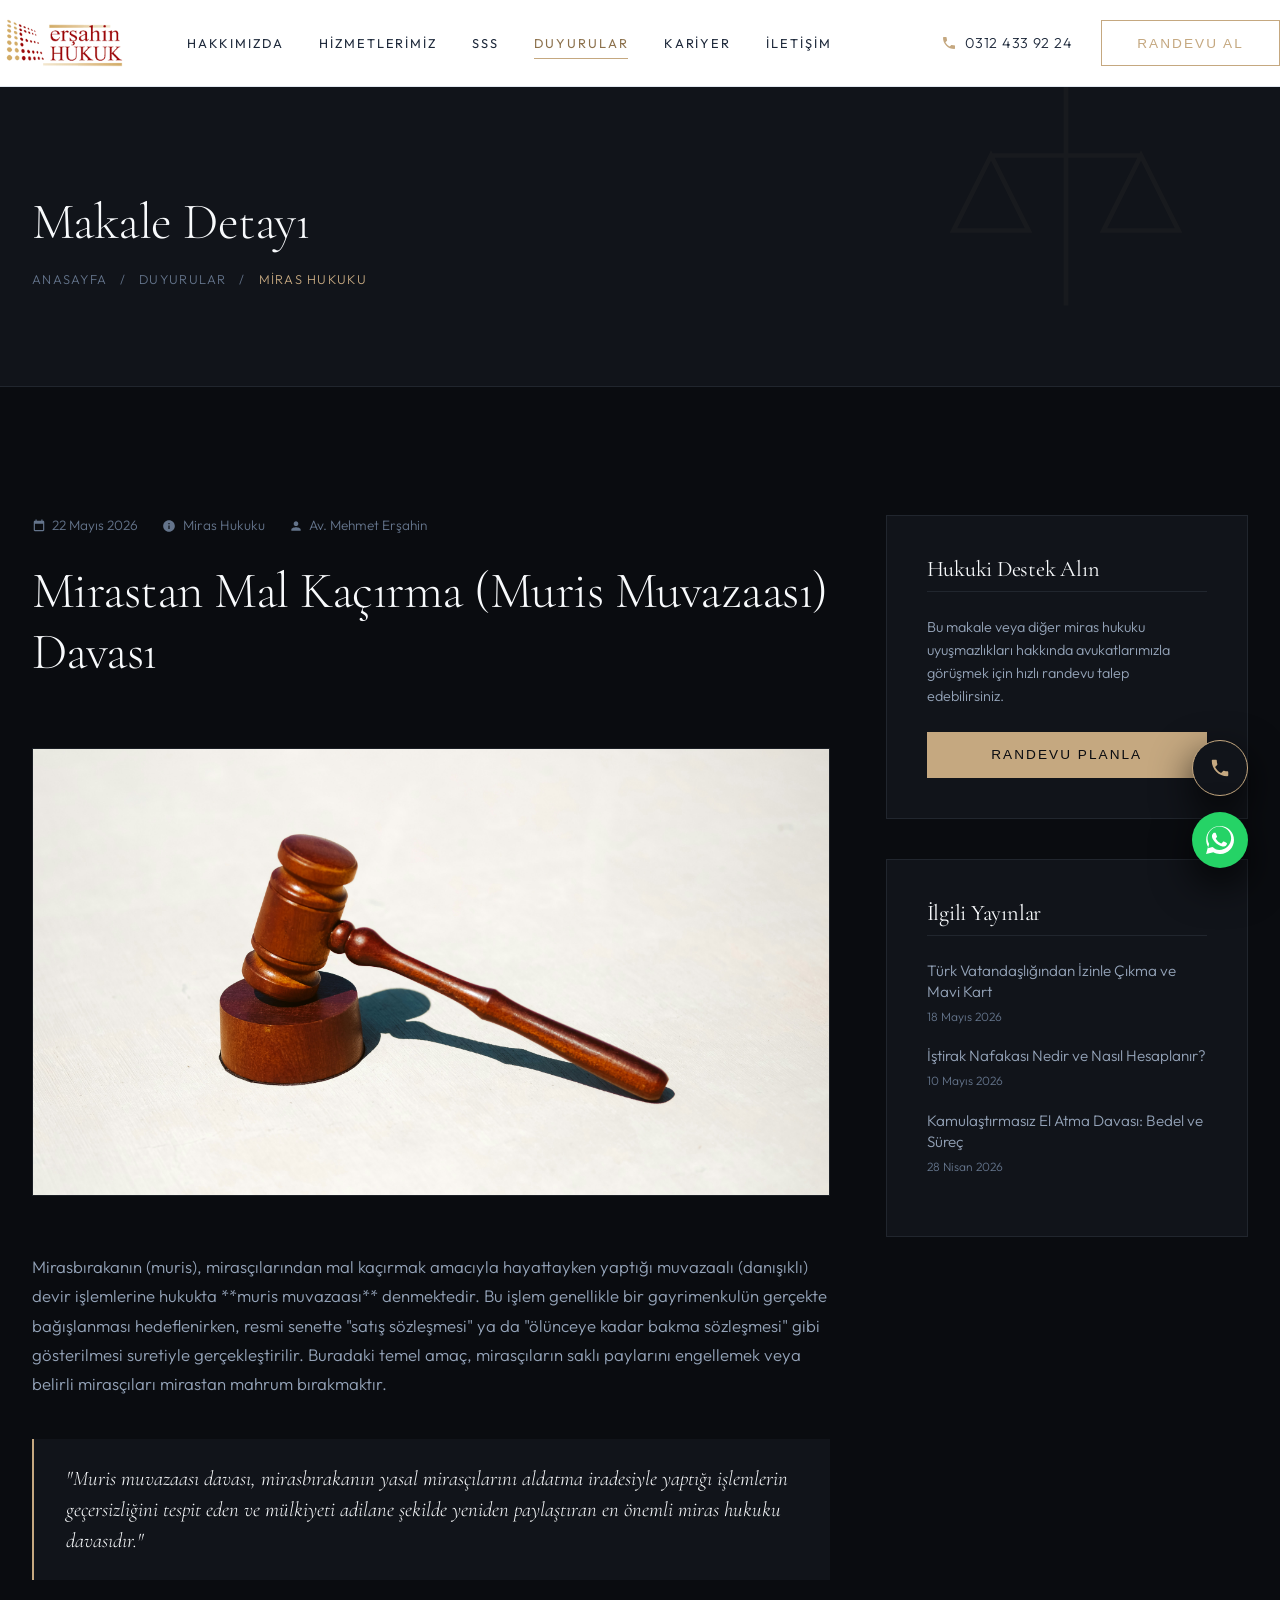
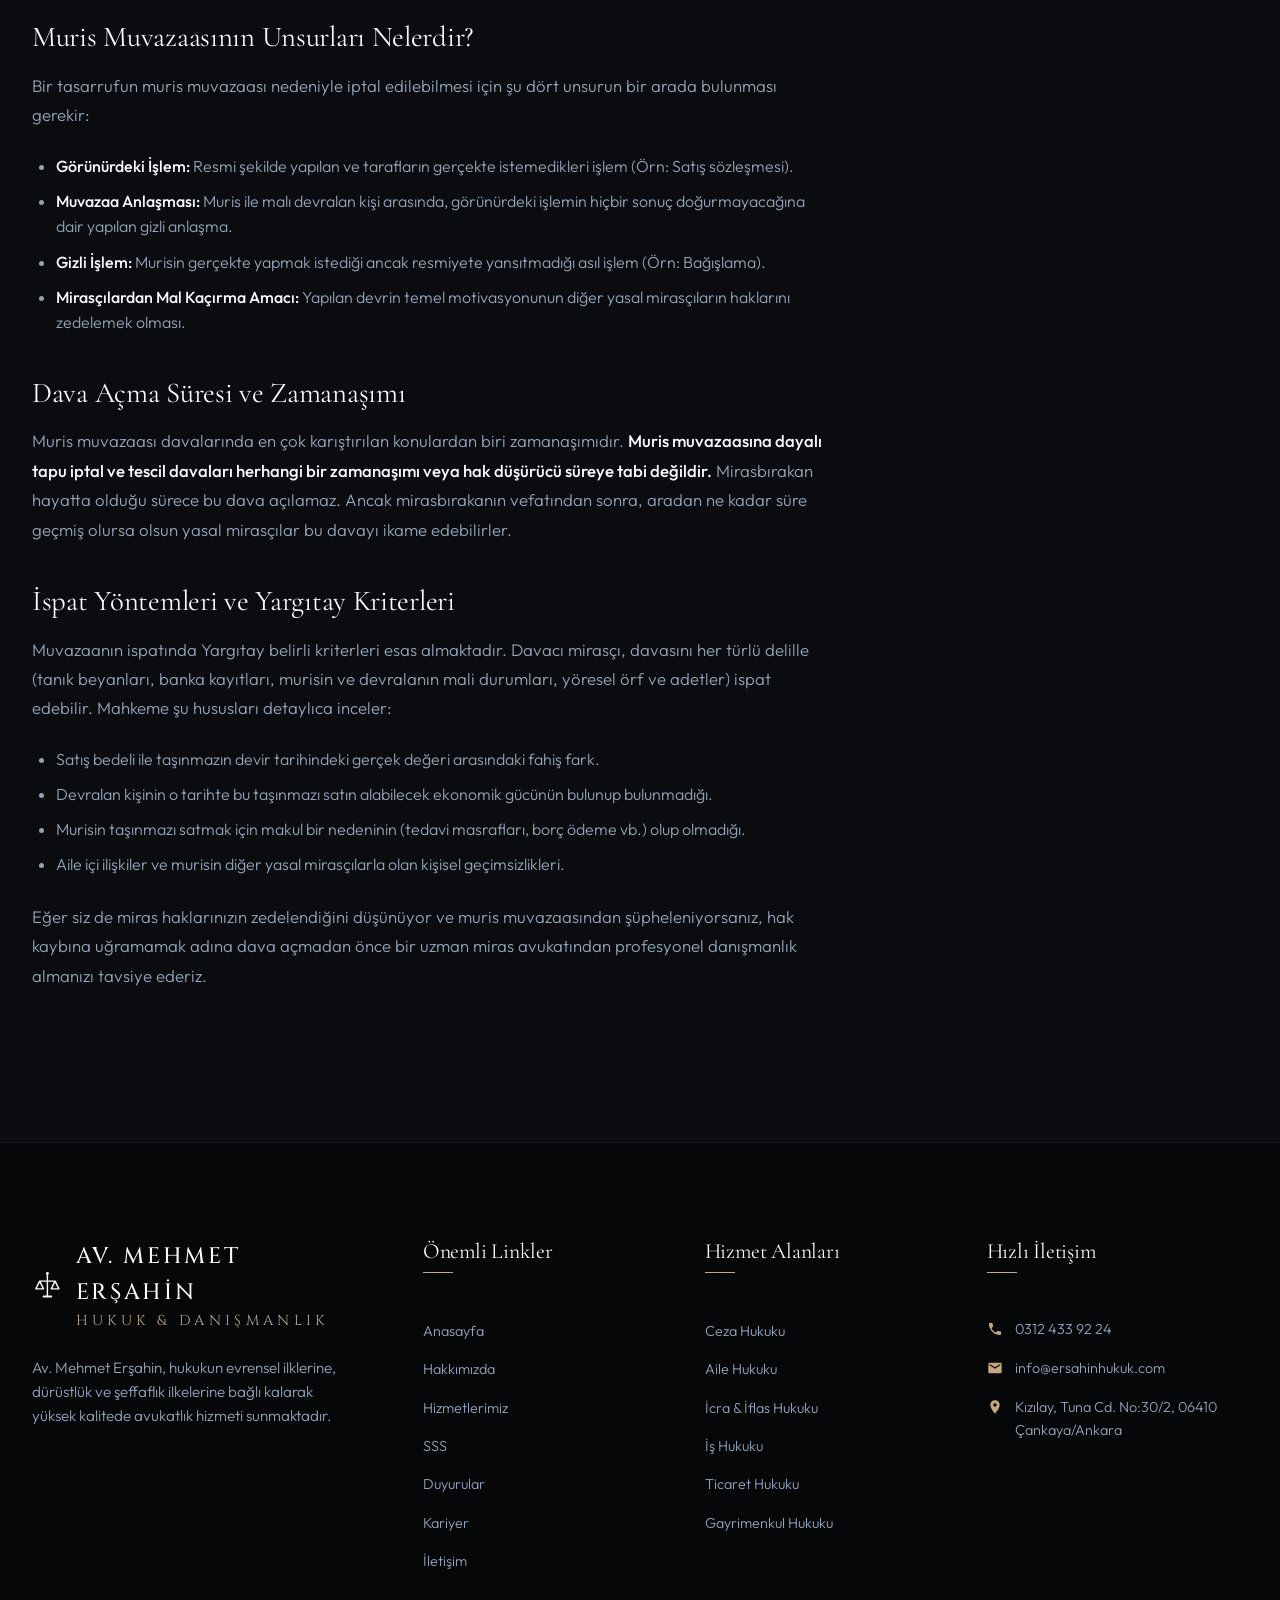
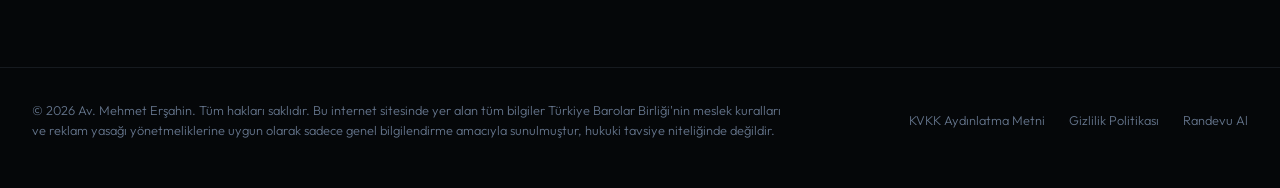
==== commit ff332672: "Update phone number to 0312 433 92 24 and address to Kizilay, Tuna Cd. No:30/2" ====
--- a/blog-detay.html
+++ b/blog-detay.html
@@ -134,9 +134,9 @@
       </nav>
 
       <div class="nav-actions">
-        <a href="tel:+903124253698" class="nav-phone">
+        <a href="tel:+903124339224" class="nav-phone">
           <svg viewBox="0 0 24 24"><path d="M6.62 10.79c1.44 2.83 3.76 5.14 6.59 6.59l2.2-2.2c.27-.27.67-.36 1.02-.24 1.12.37 2.33.57 3.59.57.55 0 1 .45 1 1V20c0 .55-.45 1-1 1-9.39 0-17-7.61-17-17 0-.55.45-1 1-1h3.5c.55 0 1 .45 1 1 0 1.25.2 2.47.57 3.59.12.35.03.74-.24 1.02l-2.2 2.2z"/></svg>
-          0312 425 36 98
+          0312 433 92 24
         </a>
         <button class="btn btn-gold-border js-appointment-trigger">Randevu Al</button>
       </div>
@@ -302,7 +302,7 @@
         <ul class="footer-contact-info" style="margin-top: 1.5rem;">
           <li>
             <svg viewBox="0 0 24 24"><path d="M6.62 10.79c1.44 2.83 3.76 5.14 6.59 6.59l2.2-2.2c.27-.27.67-.36 1.02-.24 1.12.37 2.33.57 3.59.57.55 0 1 .45 1 1V20c0 .55-.45 1-1 1-9.39 0-17-7.61-17-17 0-.55.45-1 1-1h3.5c.55 0 1 .45 1 1 0 1.25.2 2.47.57 3.59.12.35.03.74-.24 1.02l-2.2 2.2z"/></svg>
-            <a href="tel:+903124253698">0312 425 36 98</a>
+            <a href="tel:+903124339224">0312 433 92 24</a>
           </li>
           <li>
             <svg viewBox="0 0 24 24"><path d="M20 4H4c-1.1 0-1.99.9-1.99 2L2 18c0 1.1.9 2 2 2h16c1.1 0 2-.9 2-2V6c0-1.1-.9-2-2-2zm0 4l-8 5-8-5V6l8 5 8-5v2z"/></svg>
@@ -310,7 +310,7 @@
           </li>
           <li>
             <svg viewBox="0 0 24 24"><path d="M12 2C8.13 2 5 5.13 5 9c0 5.25 7 13 7 13s7-7.75 7-13c0-3.87-3.13-7-7-7zm0 9.5c-1.38 0-2.5-1.12-2.5-2.5s1.12-2.5 2.5-2.5 2.5 1.12 2.5 2.5-1.12 2.5-2.5 2.5z"/></svg>
-            <span>Meşrutiyet Mah. Atatürk Blv. 10 Çankaya, Ankara</span>
+            <span>Kızılay, Tuna Cd. No:30/2, 06410 Çankaya/Ankara</span>
           </li>
         </ul>
       </div>
@@ -330,7 +330,7 @@
 
   <!-- --- Floating Contacts --- -->
   <div class="floating-contact">
-    <a href="tel:+903124253698" class="floating-btn floating-phone" aria-label="Telefonla Arayın">
+    <a href="tel:+903124339224" class="floating-btn floating-phone" aria-label="Telefonla Arayın">
       <svg viewBox="0 0 24 24"><path d="M6.62 10.79c1.44 2.83 3.76 5.14 6.59 6.59l2.2-2.2c.27-.27.67-.36 1.02-.24 1.12.37 2.33.57 3.59.57.55 0 1 .45 1 1V20c0 .55-.45 1-1 1-9.39 0-17-7.61-17-17 0-.55.45-1 1-1h3.5c.55 0 1 .45 1 1 0 1.25.2 2.47.57 3.59.12.35.03.74-.24 1.02l-2.2 2.2z"/></svg>
     </a>
     <a href="https://wa.me/905442859915" class="floating-btn floating-whatsapp" target="_blank" rel="noopener noreferrer" aria-label="WhatsApp İletişim">
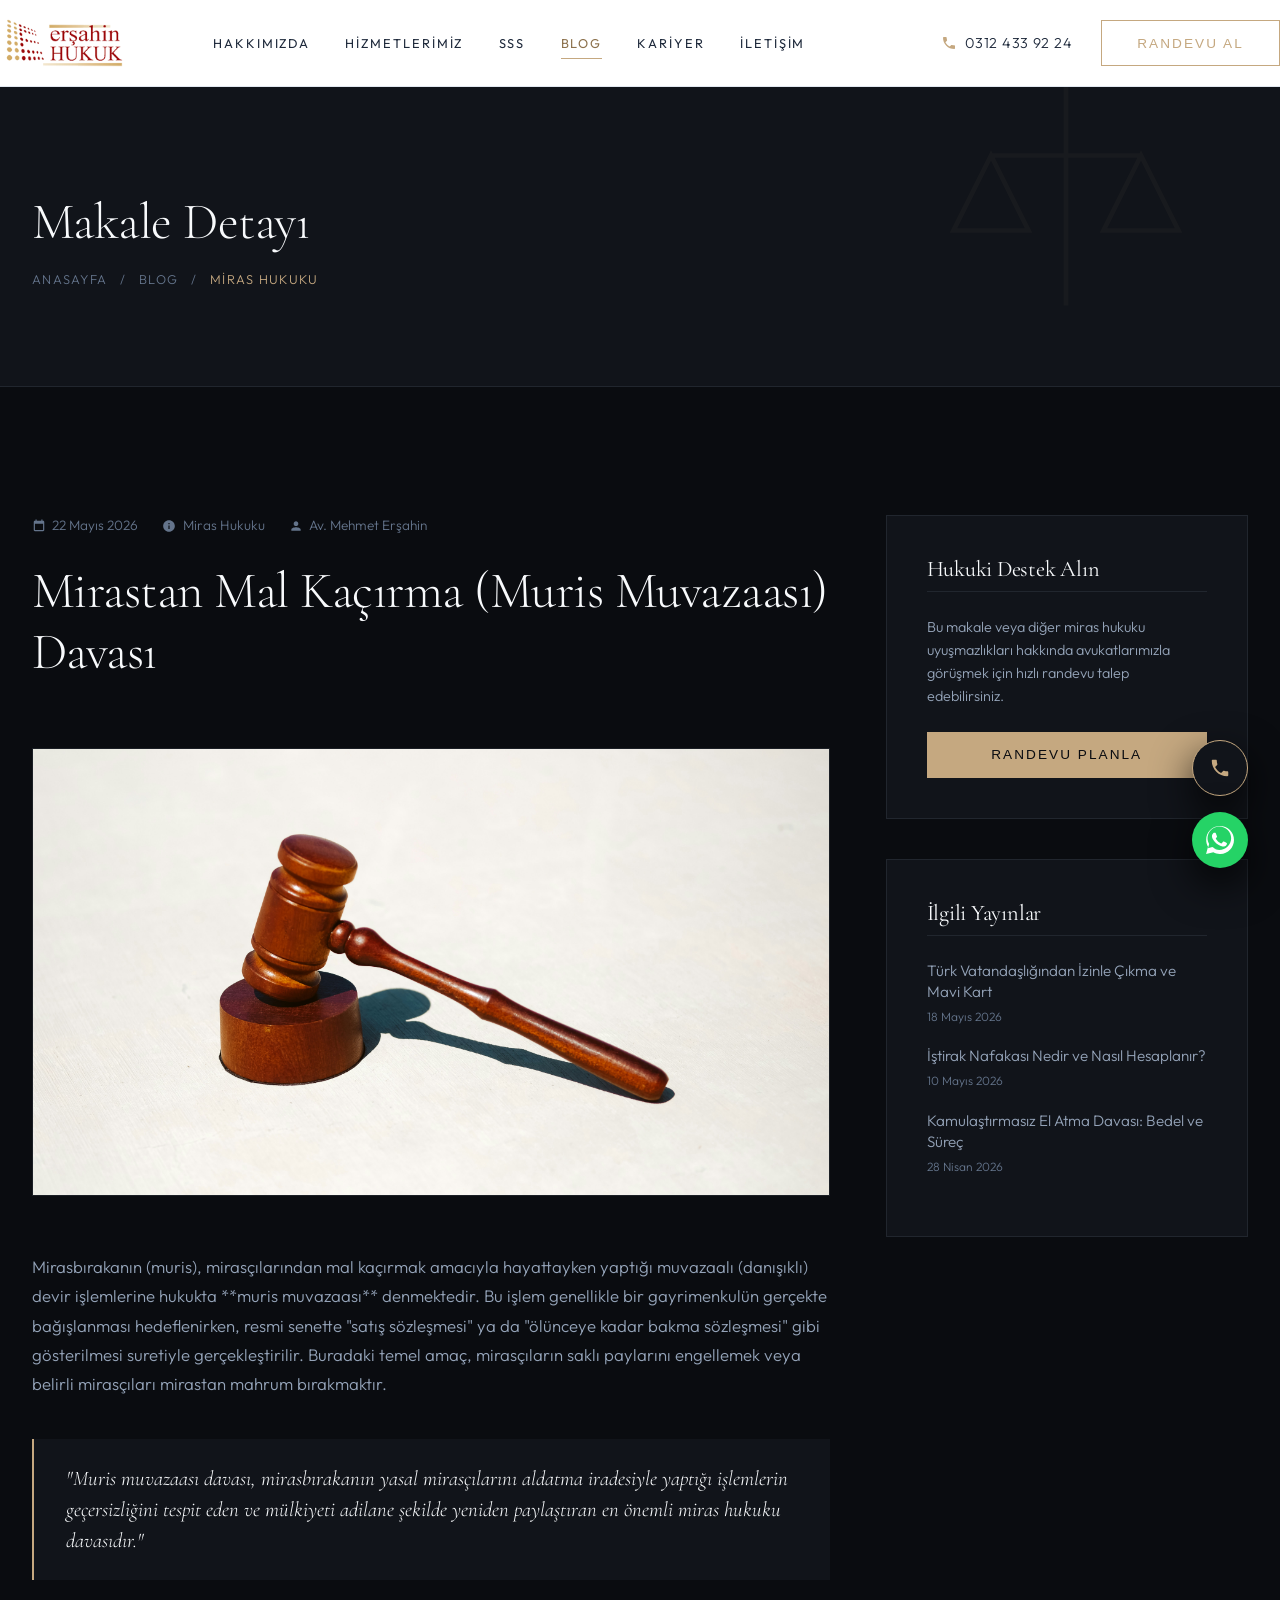
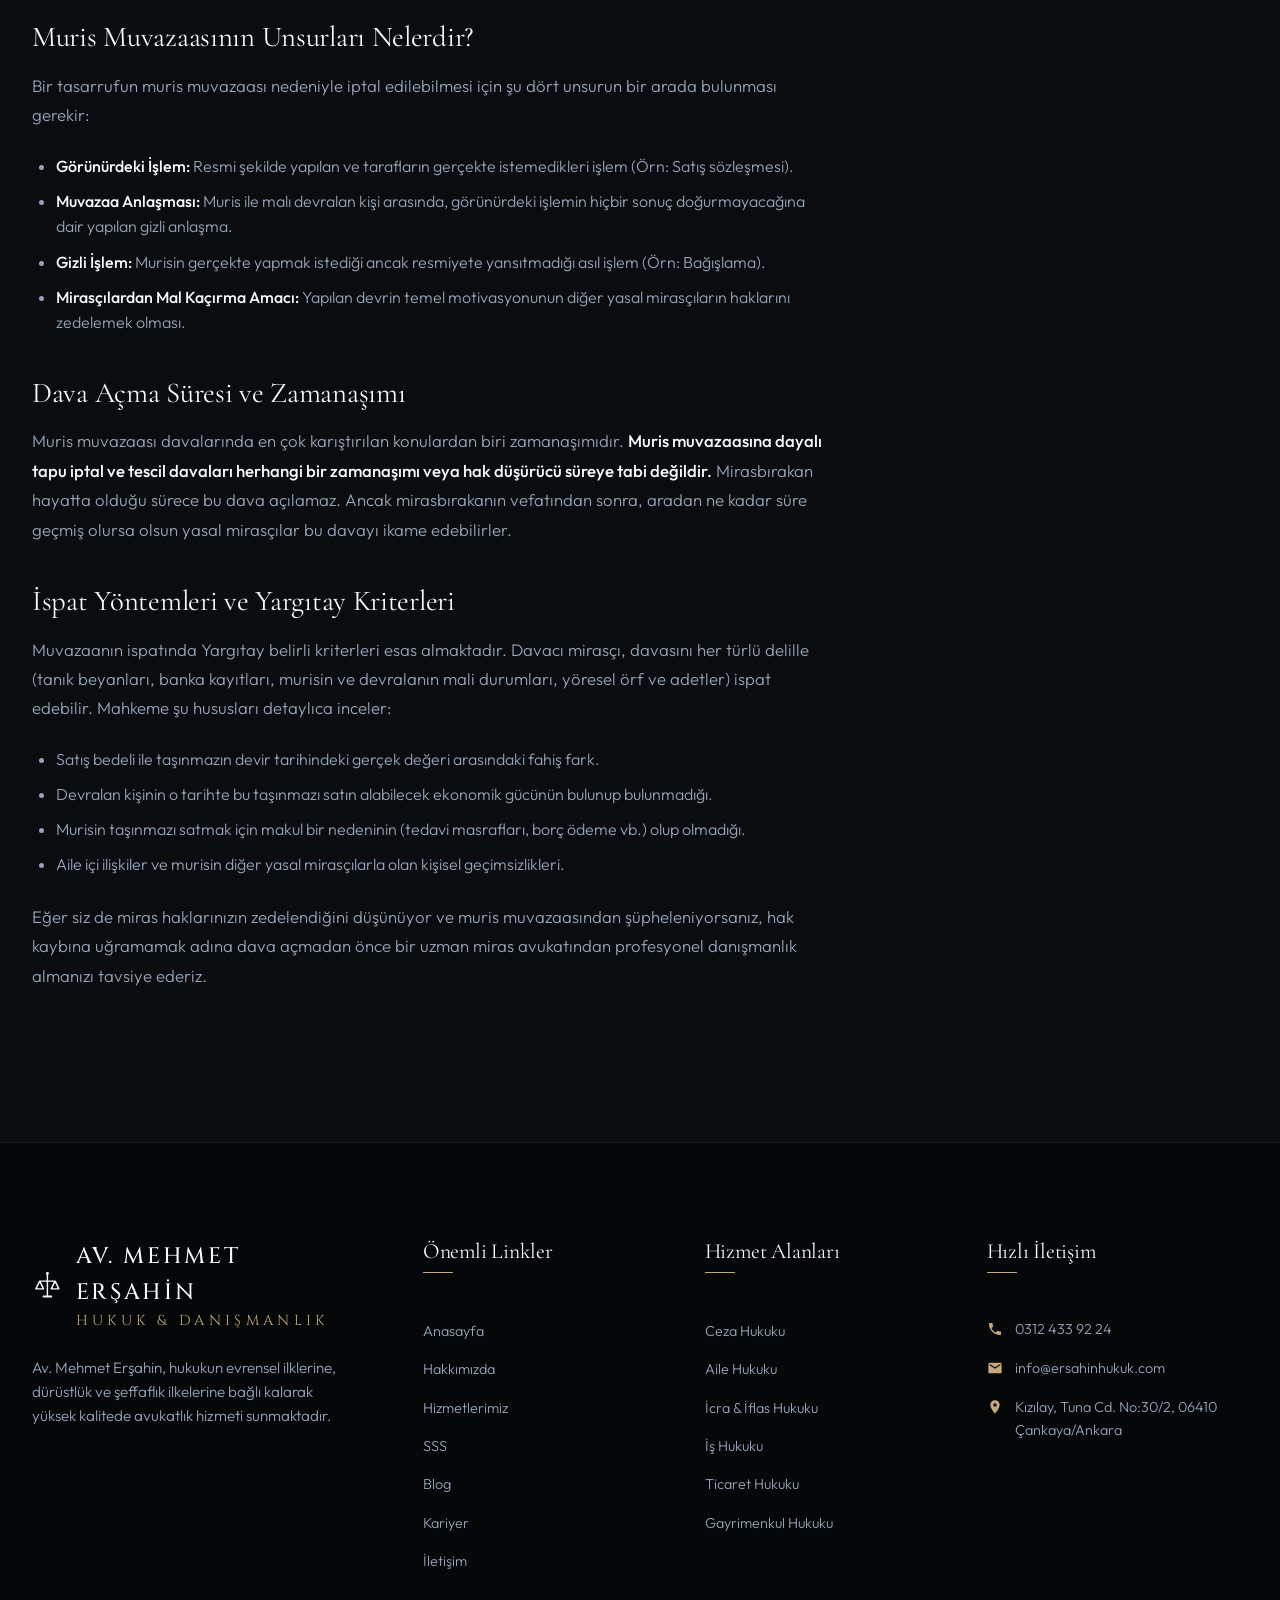
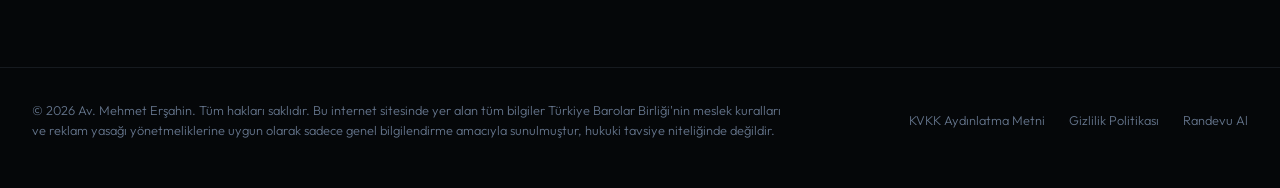
==== commit 6e5ee1b5: "Rename Duyurular to Blog in menus/headings and remove numbering from values in hakkimizda.html" ====
--- a/blog-detay.html
+++ b/blog-detay.html
@@ -127,7 +127,7 @@
           <li><a href="hakkimizda" class="nav-link">Hakkımızda</a></li>
           <li><a href="hizmetler" class="nav-link">Hizmetlerimiz</a></li>
           <li><a href="sss" class="nav-link">SSS</a></li>
-          <li><a href="blog" class="nav-link active">Duyurular</a></li>
+          <li><a href="blog" class="nav-link active">Blog</a></li>
           <li><a href="kariyer" class="nav-link">Kariyer</a></li>
           <li><a href="iletisim" class="nav-link">İletişim</a></li>
         </ul>
@@ -158,7 +158,7 @@
       <h1 class="page-title reveal">Makale Detayı</h1>
       <ul class="breadcrumbs reveal" style="transition-delay: 0.1s;">
         <li><a href="/">Anasayfa</a></li>
-        <li><a href="blog">Duyurular</a></li>
+        <li><a href="blog">Blog</a></li>
         <li class="active">Miras Hukuku</li>
       </ul>
     </div>
@@ -279,7 +279,7 @@
           <li><a href="hakkimizda">Hakkımızda</a></li>
           <li><a href="hizmetler">Hizmetlerimiz</a></li>
           <li><a href="sss">SSS</a></li>
-          <li><a href="blog">Duyurular</a></li>
+          <li><a href="blog">Blog</a></li>
           <li><a href="kariyer">Kariyer</a></li>
           <li><a href="iletisim">İletişim</a></li>
         </ul>
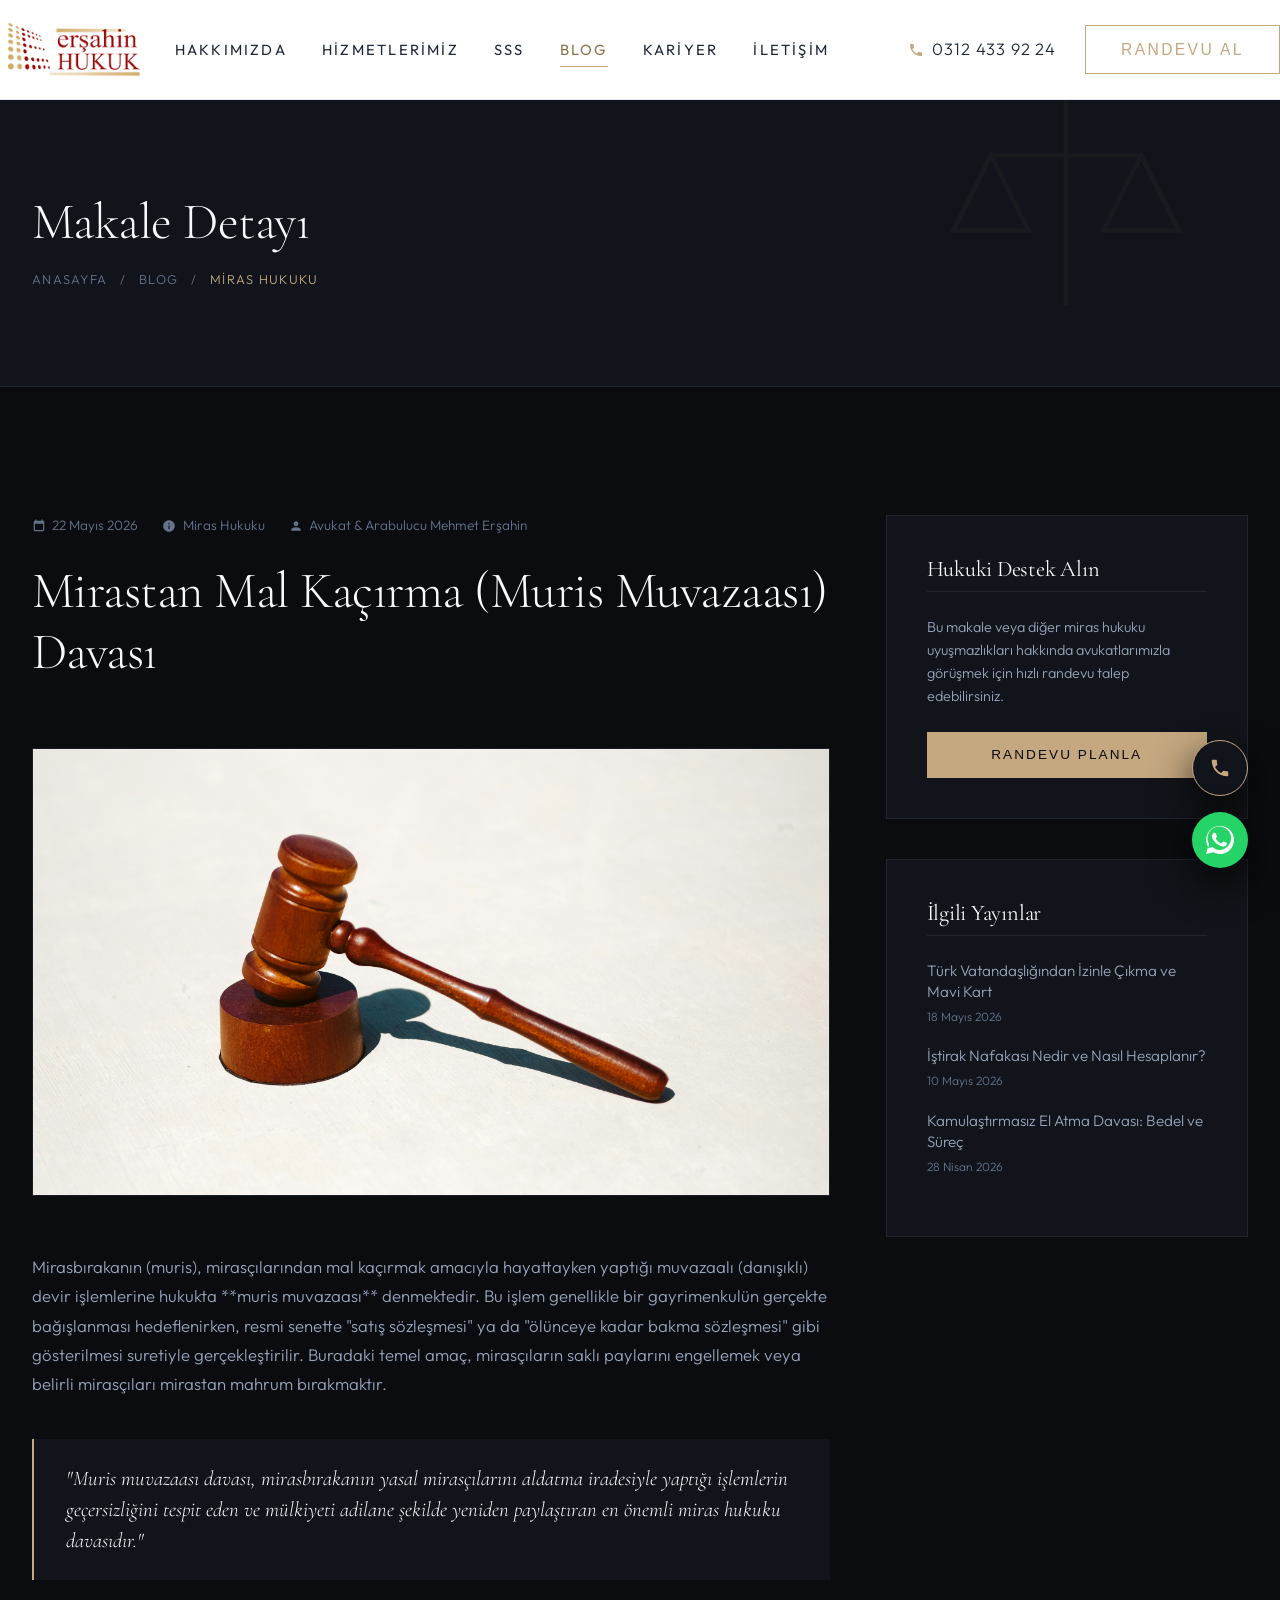
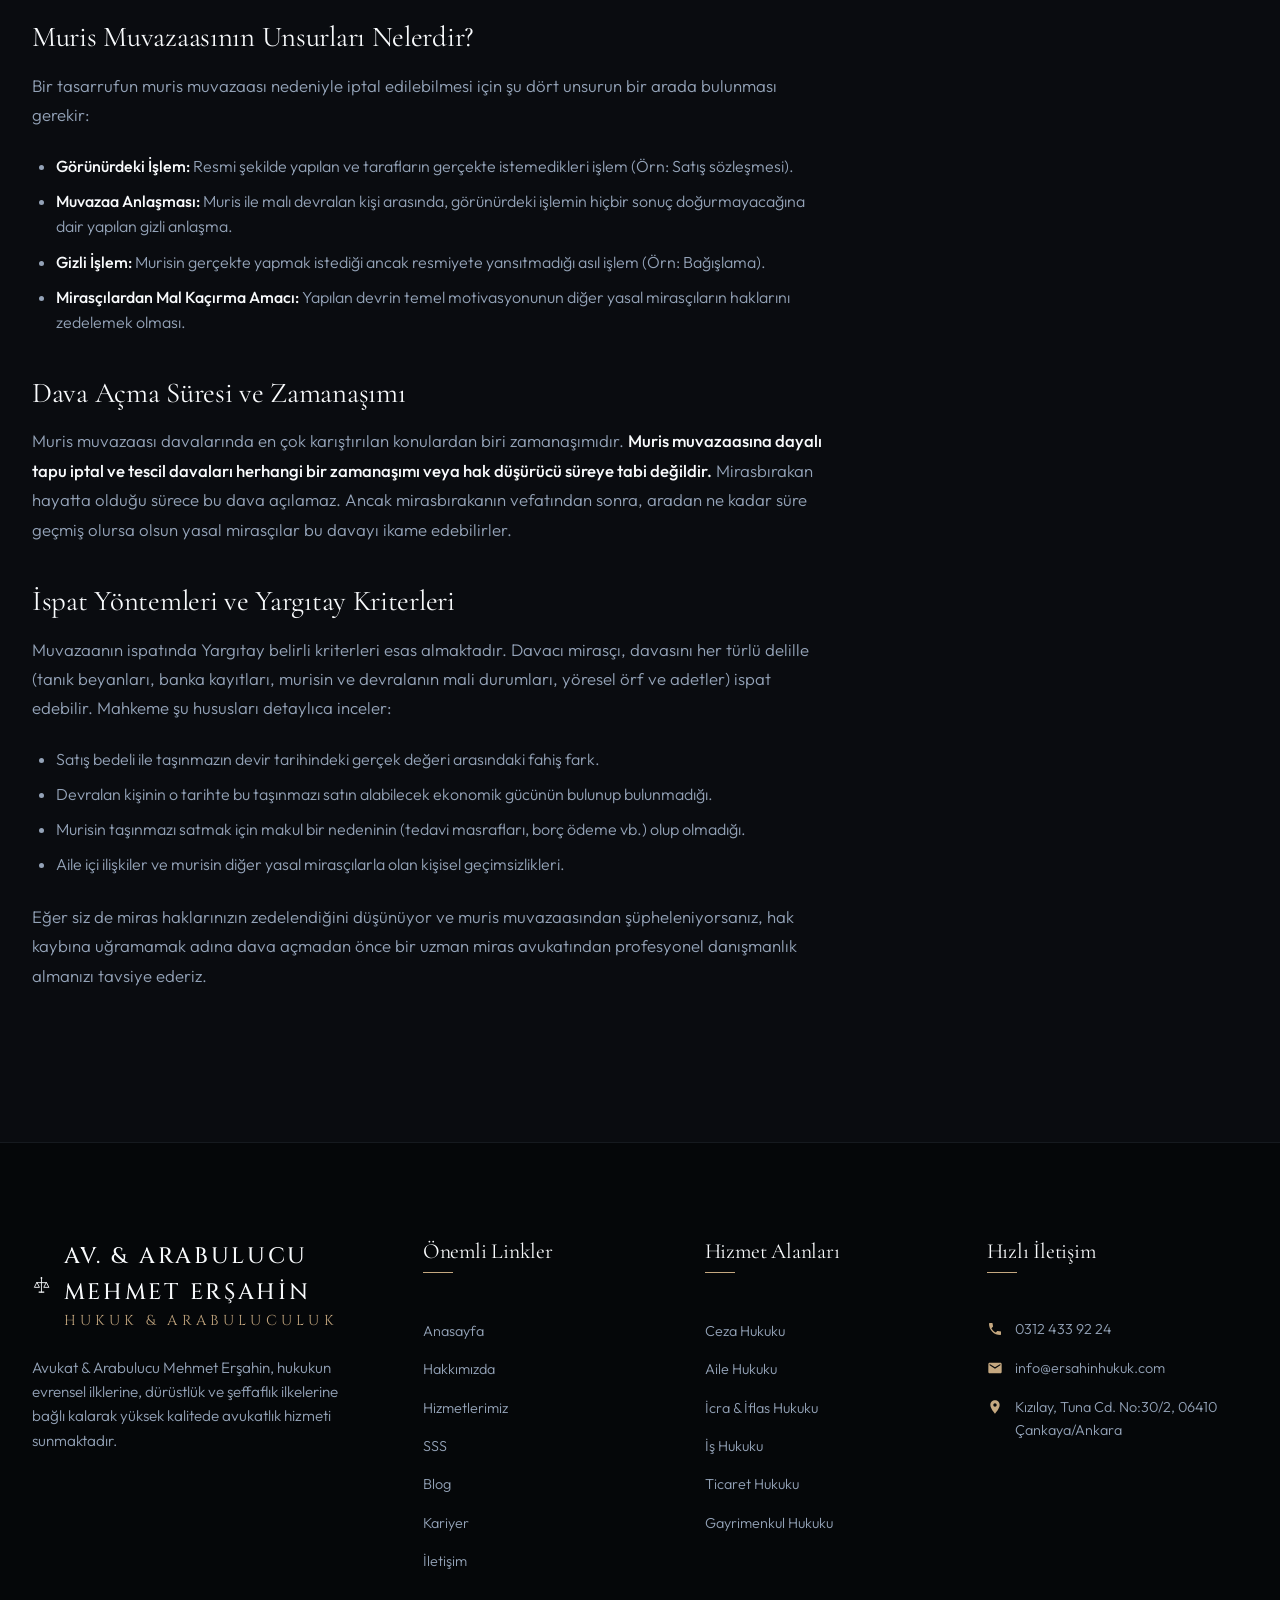
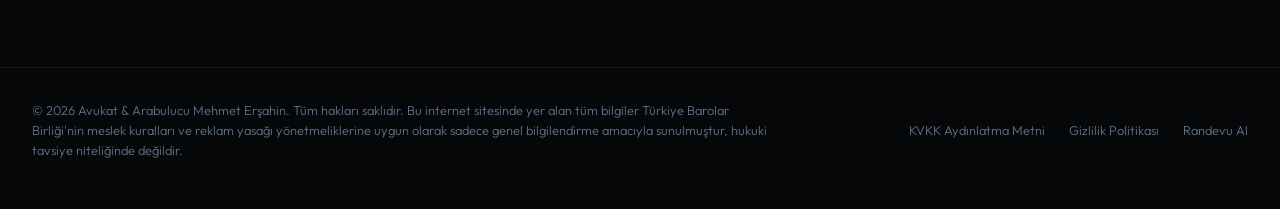
==== commit d2471532: "Enlarge header by 15%, add Arabuluculuk services to hizmetler.html, and change title to Avukat & Ara" ====
--- a/blog-detay.html
+++ b/blog-detay.html
@@ -4,7 +4,7 @@
   <meta charset="UTF-8">
   <meta name="viewport" content="width=device-width, initial-scale=1.0">
   <meta name="description" content="Mirastan mal kaçırma (muris muvazaası) davası nedir? Muvazaalı taşınmaz devirlerinin iptali, zamanaşımı ve ispat yöntemleri hakkında detaylı yasal analiz.">
-  <title>Mirastan Mal Kaçırma (Muris Muvazaası) Davası | Av. Mehmet Erşahin</title>
+  <title>Mirastan Mal Kaçırma (Muris Muvazaası) Davası | Avukat & Arabulucu Mehmet Erşahin</title>
   <link rel="stylesheet" href="assets/css/style.css">
   <link rel="icon" type="image/png" href="favicon.png">
   <style>
@@ -119,7 +119,7 @@
   <header class="header">
     <div class="container header-nav">
       <a href="/" class="logo">
-        <img src="assets/images/logo.png" alt="Av. Mehmet Erşahin" class="logo-img">
+        <img src="assets/images/logo.png" alt="Avukat & Arabulucu Mehmet Erşahin" class="logo-img">
       </a>
       
       <nav>
@@ -182,7 +182,7 @@
             </span>
             <span>
               <svg viewBox="0 0 24 24"><path d="M12 12c2.21 0 4-1.79 4-4s-1.79-4-4-4-4 1.79-4 4 1.79 4 4 4zm0 2c-2.67 0-8 1.34-8 4v2h16v-2c0-2.66-5.33-4-8-4z"/></svg>
-              Av. Mehmet Erşahin
+              Avukat & Arabulucu Mehmet Erşahin
             </span>
           </div>
           <h2>Mirastan Mal Kaçırma (Muris Muvazaası) Davası</h2>
@@ -265,11 +265,11 @@
             <path d="M12 28h8" stroke="currentColor" stroke-width="2" stroke-linecap="round"/>
           </svg>
           <div class="logo-text">
-            AV. MEHMET ERŞAHİN
-            <span>Hukuk & Danışmanlık</span>
+            AV. & ARABULUCU MEHMET ERŞAHİN
+            <span>Hukuk & Arabuluculuk</span>
           </div>
         </a>
-        <p>Av. Mehmet Erşahin, hukukun evrensel ilklerine, dürüstlük ve şeffaflık ilkelerine bağlı kalarak yüksek kalitede avukatlık hizmeti sunmaktadır.</p>
+        <p>Avukat & Arabulucu Mehmet Erşahin, hukukun evrensel ilklerine, dürüstlük ve şeffaflık ilkelerine bağlı kalarak yüksek kalitede avukatlık hizmeti sunmaktadır.</p>
       </div>
 
       <div>
@@ -318,7 +318,7 @@
 
     <div class="container footer-bottom">
       <div class="footer-disclaimer">
-        © 2026 Av. Mehmet Erşahin. Tüm hakları saklıdır. Bu internet sitesinde yer alan tüm bilgiler Türkiye Barolar Birliği'nin meslek kuralları ve reklam yasağı yönetmeliklerine uygun olarak sadece genel bilgilendirme amacıyla sunulmuştur, hukuki tavsiye niteliğinde değildir. 
+        © 2026 Avukat & Arabulucu Mehmet Erşahin. Tüm hakları saklıdır. Bu internet sitesinde yer alan tüm bilgiler Türkiye Barolar Birliği'nin meslek kuralları ve reklam yasağı yönetmeliklerine uygun olarak sadece genel bilgilendirme amacıyla sunulmuştur, hukuki tavsiye niteliğinde değildir. 
       </div>
       <div class="footer-bottom-links">
         <a href="kvkk">KVKK Aydınlatma Metni</a>
@@ -330,10 +330,10 @@
 
   <!-- --- Floating Contacts --- -->
   <div class="floating-contact">
-    <a href="tel:+903124339224" class="floating-btn floating-phone" aria-label="Telefonla Arayın">
+    <a href="tel:+905559715306" class="floating-btn floating-phone" aria-label="Telefonla Arayın">
       <svg viewBox="0 0 24 24"><path d="M6.62 10.79c1.44 2.83 3.76 5.14 6.59 6.59l2.2-2.2c.27-.27.67-.36 1.02-.24 1.12.37 2.33.57 3.59.57.55 0 1 .45 1 1V20c0 .55-.45 1-1 1-9.39 0-17-7.61-17-17 0-.55.45-1 1-1h3.5c.55 0 1 .45 1 1 0 1.25.2 2.47.57 3.59.12.35.03.74-.24 1.02l-2.2 2.2z"/></svg>
     </a>
-    <a href="https://wa.me/905442859915" class="floating-btn floating-whatsapp" target="_blank" rel="noopener noreferrer" aria-label="WhatsApp İletişim">
+    <a href="https://wa.me/905559715306" class="floating-btn floating-whatsapp" target="_blank" rel="noopener noreferrer" aria-label="WhatsApp İletişim">
       <svg viewBox="0 0 24 24">
         <path d="M.057 24l1.687-6.163c-1.041-1.804-1.588-3.849-1.587-5.946C.06 5.348 5.397.01 12.008.01c3.202.001 6.212 1.246 8.477 3.514 2.266 2.268 3.507 5.28 3.505 8.484-.004 6.657-5.34 11.997-11.953 11.997-2.005-.001-3.973-.502-5.724-1.455L0 24zm6.59-4.846c1.6.95 2.802 1.486 4.757 1.487 5.589 0 10.134-4.52 10.138-10.07.002-2.688-1.04-5.216-2.935-7.114C16.66 1.558 14.135.516 11.453.515 5.865.515 1.32 5.037 1.316 10.589c-.001 1.83.479 3.25 1.378 4.814l-.993 3.63 3.747-.98c1.512.924 2.502 1.4 4.519 1.4z"/>
         <path d="M17.472 14.382c-.32-.16-1.89-.93-2.185-1.04-.3-.11-.515-.17-.73.15-.215.32-.83 1.04-1.02 1.25-.19.21-.38.24-.7.08-.32-.16-1.35-.5-2.575-1.595-.95-.85-1.6-1.9-1.785-2.22-.19-.32-.02-.49.14-.65.14-.14.32-.37.48-.56.16-.18.21-.3.32-.51.11-.215.05-.4-.03-.56-.08-.16-.73-1.77-1-2.43-.265-.64-.53-.55-.73-.56-.19-.01-.41-.01-.62-.01-.215 0-.56.08-.85.4-.29.32-1.1 1.08-1.1 2.63 0 1.55 1.13 3.05 1.285 3.26.16.21 2.225 3.397 5.39 4.754.753.323 1.342.517 1.8.66.757.24 1.448.207 1.993.125.607-.09 1.89-.77 2.153-1.48.263-.7.263-1.3.188-1.43-.075-.125-.275-.205-.595-.365z"/>
@@ -388,7 +388,7 @@
         <div class="form-group">
           <label class="checkbox-label">
             <input type="checkbox" required>
-            <span>KVKK kapsamında kişisel verilerimin işlenmesini ve Av. Mehmet Erşahin tarafından bilgilendirme amacıyla kullanılmasını kabul ediyorum. *</span>
+            <span>KVKK kapsamında kişisel verilerimin işlenmesini ve Avukat & Arabulucu Mehmet Erşahin tarafından bilgilendirme amacıyla kullanılmasını kabul ediyorum. *</span>
           </label>
         </div>
         <button type="submit" class="btn btn-primary" style="width: 100%;">Talebi Gönder</button>
--- a/assets/css/style.css
+++ b/assets/css/style.css
@@ -263,7 +263,7 @@
 .header-scrolled {
   background-color: #ffffff;
   border-bottom: 1px solid #e2e8f0;
-  padding: 0.8rem 0;
+  padding: 0.92rem 0;
   box-shadow: 0 4px 6px -1px rgba(0, 0, 0, 0.05), 0 2px 4px -1px rgba(0, 0, 0, 0.03);
 }
 
@@ -271,17 +271,18 @@
   display: flex;
   align-items: center;
   justify-content: space-between;
-  padding: 1.2rem 0;
+  padding: 1.38rem 0;
   transition: var(--transition-smooth);
 }
 
 .header-scrolled .header-nav {
-  padding: 0.8rem 0;
-}
-
-/* Header link colors for readability on white background */
+  padding: 0.92rem 0;
+}
+
+/* Header link colors and 15% size boost for readability on white background */
 .header .nav-link {
   color: #1e293b;
+  font-size: 0.92rem; /* 15% larger (was 0.8rem) */
 }
 
 .header .nav-link:hover, 
@@ -291,6 +292,7 @@
 
 .header .nav-phone {
   color: #1e293b;
+  font-size: 1.035rem; /* 15% larger (was 0.9rem) */
 }
 
 .header .nav-phone:hover {
@@ -298,9 +300,13 @@
 }
 
 .header .logo-img {
-  height: 48px;
+  height: 55px; /* 15% larger (was 48px) */
   width: auto;
   display: block;
+}
+
+.header .btn {
+  font-size: 0.98rem; /* 15% larger (was 0.85rem) */
 }
 
 /* Ensure mobile menu hamburger lines are visible on white background */
@@ -1613,3 +1619,23 @@
   font-weight: 500;
 }
 
+/* --- Google Maps Styling (Golden/Dark Theme) --- */
+.google-map-wrapper {
+  border: 1px solid var(--accent-gold-border);
+  background-color: var(--bg-secondary);
+  overflow: hidden;
+  height: 260px;
+  position: relative;
+}
+
+.google-map-iframe {
+  width: 100%;
+  height: 100%;
+  border: 0;
+  transition: var(--transition-smooth);
+}
+
+.google-map-wrapper:hover .google-map-iframe {
+  /* No filter on hover */
+}
+
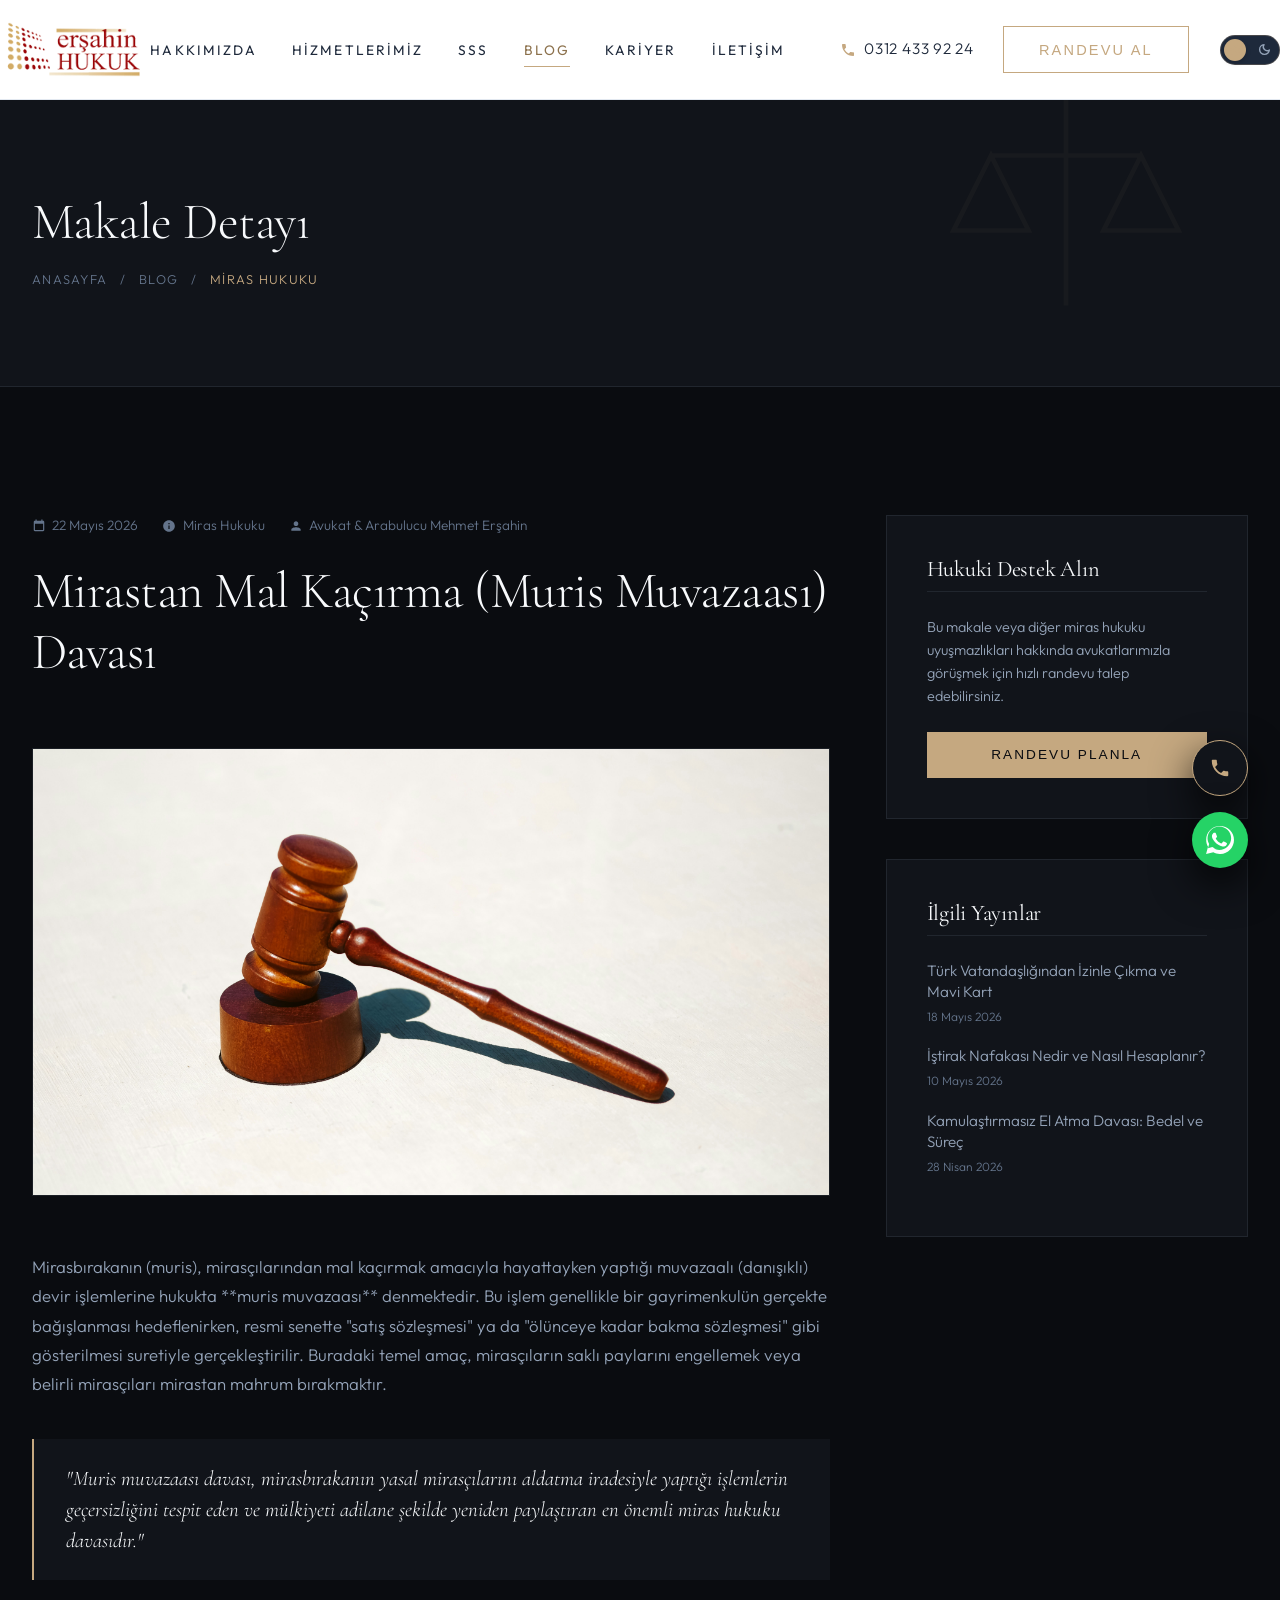
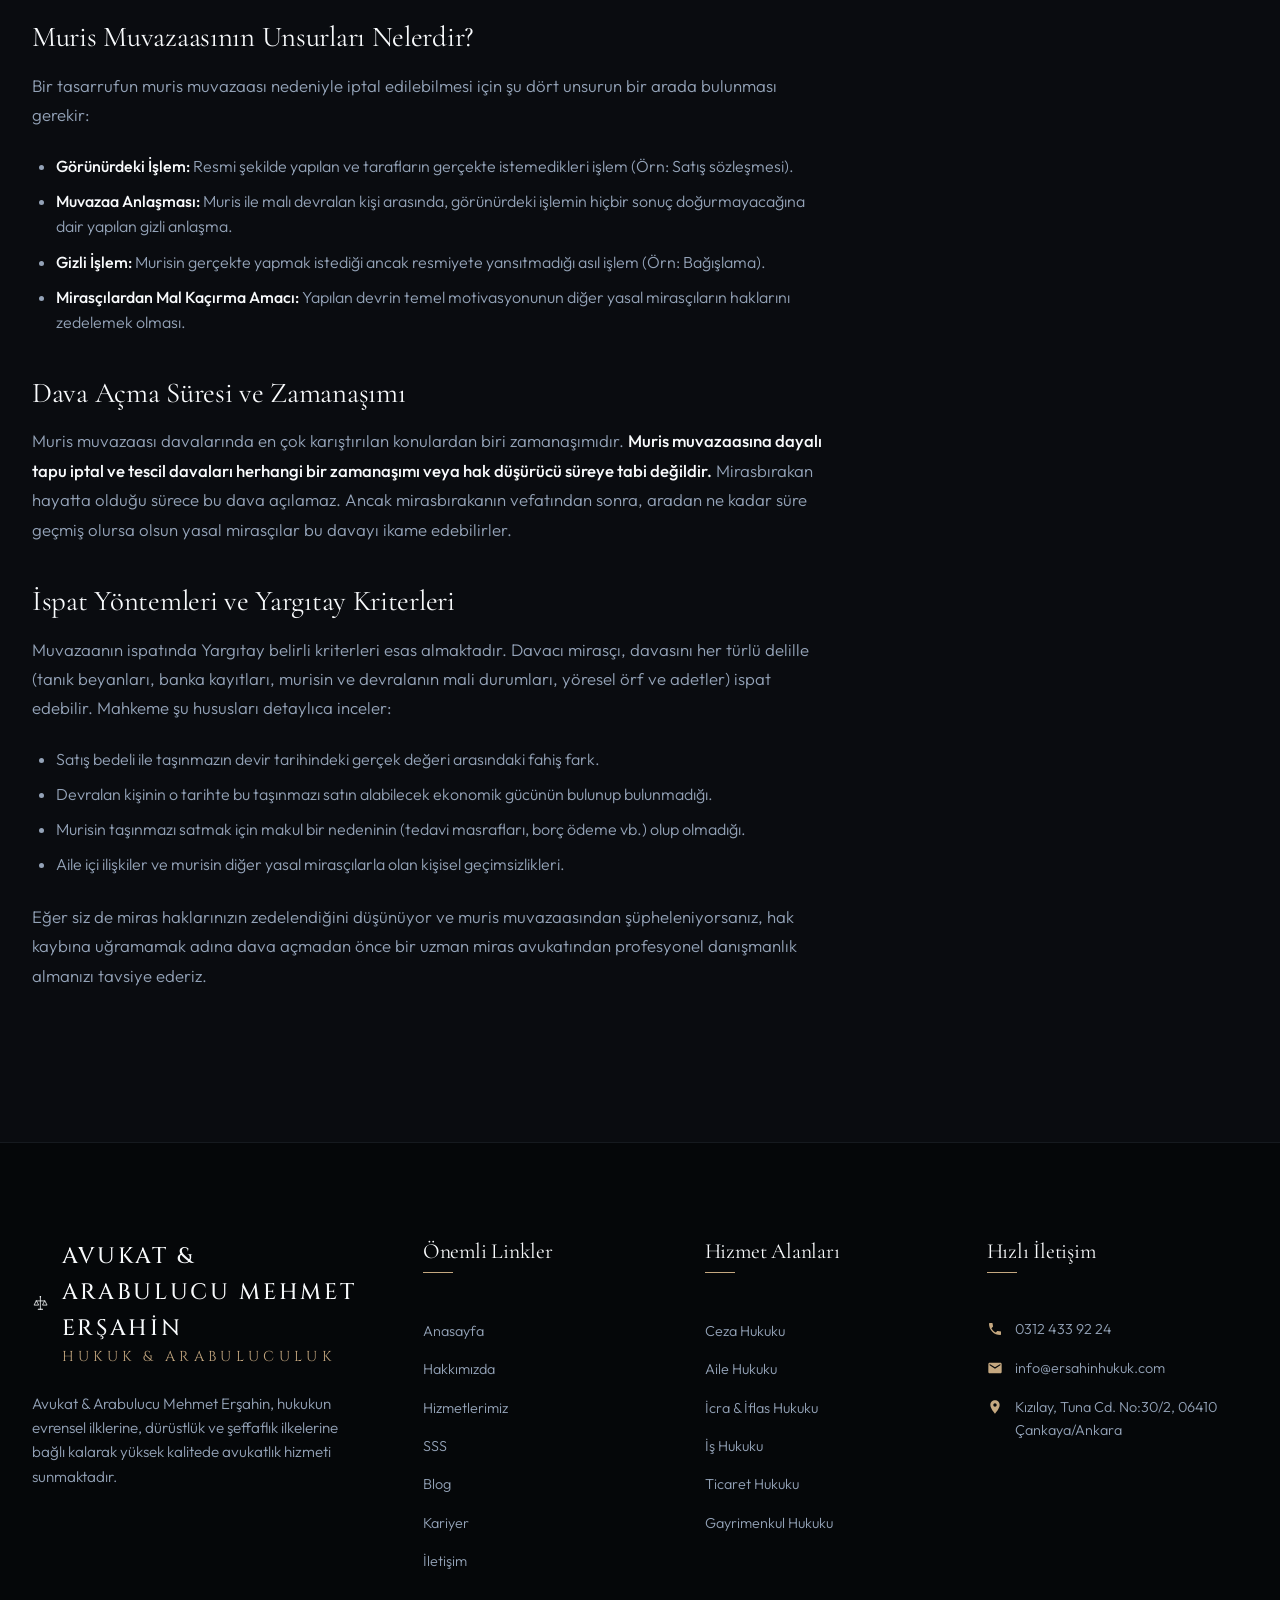
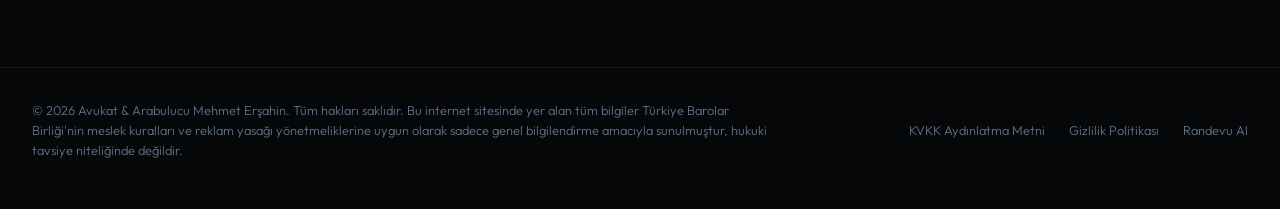
==== commit 62bf75b1: "Update title from Av. & Arabulucu to Avukat & Arabulucu" ====
--- a/blog-detay.html
+++ b/blog-detay.html
@@ -265,7 +265,7 @@
             <path d="M12 28h8" stroke="currentColor" stroke-width="2" stroke-linecap="round"/>
           </svg>
           <div class="logo-text">
-            AV. & ARABULUCU MEHMET ERŞAHİN
+            AVUKAT & ARABULUCU MEHMET ERŞAHİN
             <span>Hukuk & Arabuluculuk</span>
           </div>
         </a>
--- a/assets/css/style.css
+++ b/assets/css/style.css
@@ -38,6 +38,44 @@
   --shadow-md: 0 8px 30px rgba(0, 0, 0, 0.7);
   --shadow-lg: 0 16px 40px rgba(0, 0, 0, 0.85);
   --shadow-gold: 0 4px 20px rgba(197, 168, 128, 0.08);
+  --bg-footer: #050709;
+}
+
+/* --- Light Theme Variables --- */
+:root[data-theme="light"] {
+  --bg-primary: #ffffff;
+  --bg-secondary: #f8fafc;
+  --bg-tertiary: #f1f5f9;
+  --bg-glass: rgba(255, 255, 255, 0.85);
+
+  --accent-gold: #b39268;
+  --accent-gold-hover: #9c7b53;
+  --accent-gold-dark: #6e5535;
+  --accent-gold-muted: rgba(179, 146, 104, 0.08);
+  --accent-gold-border: rgba(179, 146, 104, 0.2);
+
+  --text-primary: #0f172a;
+  --text-secondary: #475569;
+  --text-muted: #64748b;
+  --text-gold: #b39268;
+
+  --border-color: rgba(15, 23, 42, 0.08);
+  --border-gold-focus: rgba(179, 146, 104, 0.5);
+
+  --shadow-sm: 0 2px 8px rgba(0, 0, 0, 0.04);
+  --shadow-md: 0 8px 30px rgba(0, 0, 0, 0.06);
+  --shadow-lg: 0 16px 40px rgba(0, 0, 0, 0.10);
+  --shadow-gold: 0 4px 20px rgba(179, 146, 104, 0.04);
+  
+  --bg-footer: #f8fafc;
+}
+
+/* --- Theme Transitions --- */
+body {
+  transition: background-color 0.3s ease, color 0.3s ease;
+}
+section, footer, .service-card, .blog-card, .faq-item, .modal-container, .page-header {
+  transition: background-color 0.3s ease, color 0.3s ease, border-color 0.3s ease, box-shadow 0.3s ease;
 }
 
 /* --- Reset & Base Styles --- */
@@ -279,10 +317,10 @@
   padding: 0.92rem 0;
 }
 
-/* Header link colors and 15% size boost for readability on white background */
+/* Header link colors and size adjustment for readability on white background */
 .header .nav-link {
   color: #1e293b;
-  font-size: 0.92rem; /* 15% larger (was 0.8rem) */
+  font-size: 0.86rem; /* Reduced by 7% (was 0.92rem) */
 }
 
 .header .nav-link:hover, 
@@ -292,7 +330,7 @@
 
 .header .nav-phone {
   color: #1e293b;
-  font-size: 1.035rem; /* 15% larger (was 0.9rem) */
+  font-size: 0.96rem; /* Reduced by 7% (was 1.035rem) */
 }
 
 .header .nav-phone:hover {
@@ -306,13 +344,99 @@
 }
 
 .header .btn {
-  font-size: 0.98rem; /* 15% larger (was 0.85rem) */
+  font-size: 0.91rem; /* Reduced by 7% (was 0.98rem) */
 }
 
 /* Ensure mobile menu hamburger lines are visible on white background */
 .header .mobile-menu-btn span {
   background-color: #1e293b;
 }
+
+/* --- Theme Toggle Switch --- */
+.theme-toggle-btn {
+  background: none;
+  border: none;
+  cursor: pointer;
+  padding: 0;
+  margin-left: 1.5rem;
+  display: inline-flex;
+  align-items: center;
+  justify-content: center;
+  z-index: 1001;
+  outline: none;
+}
+
+.theme-toggle-pill {
+  position: relative;
+  width: 60px;
+  height: 30px;
+  background-color: #1e293b;
+  border-radius: 100px;
+  display: flex;
+  align-items: center;
+  justify-content: space-between;
+  padding: 0 6px;
+  border: 1px solid rgba(197, 168, 128, 0.25);
+  transition: var(--transition-smooth);
+}
+
+[data-theme="light"] .theme-toggle-pill {
+  background-color: #f1f5f9;
+  border-color: #e2e8f0;
+}
+
+.theme-toggle-icon-wrapper {
+  z-index: 2;
+  display: flex;
+  align-items: center;
+  justify-content: center;
+  width: 18px;
+  height: 18px;
+  transition: var(--transition-smooth);
+}
+
+.theme-toggle-pill svg {
+  width: 13px;
+  height: 13px;
+  stroke-width: 2.5;
+  transition: var(--transition-smooth);
+}
+
+.sun-wrapper svg {
+  stroke: #c5a880;
+}
+
+.moon-wrapper svg {
+  stroke: #94a3b8;
+}
+
+[data-theme="light"] .sun-wrapper svg {
+  stroke: #94a3b8;
+}
+
+[data-theme="light"] .moon-wrapper svg {
+  stroke: #b39268;
+}
+
+.theme-toggle-slider {
+  position: absolute;
+  top: 3px;
+  left: 3px;
+  width: 22px;
+  height: 22px;
+  background-color: #c5a880;
+  border-radius: 50%;
+  box-shadow: 0 2px 5px rgba(0, 0, 0, 0.2);
+  transition: transform 0.4s cubic-bezier(0.16, 1, 0.3, 1);
+  z-index: 1;
+}
+
+[data-theme="light"] .theme-toggle-slider {
+  transform: translateX(30px);
+  background-color: #ffffff;
+  box-shadow: 0 2px 5px rgba(0, 0, 0, 0.1);
+}
+
 
 .logo {
   display: flex;
@@ -446,16 +570,58 @@
   overflow: hidden;
 }
 
-.hero-overlay {
+/* --- Hero Slideshow Background --- */
+.hero-slideshow {
   position: absolute;
   top: 0;
   left: 0;
   width: 100%;
   height: 100%;
-  background: radial-gradient(circle at 70% 30%, rgba(197, 168, 128, 0.05) 0%, transparent 60%),
-              linear-gradient(180deg, rgba(10, 12, 16, 0.8) 0%, var(--bg-primary) 100%);
+  z-index: 0;
+}
+
+.hero-slide {
+  position: absolute;
+  top: 0;
+  left: 0;
+  width: 100%;
+  height: 100%;
+  background-size: cover;
+  background-position: center;
+  background-repeat: no-repeat;
+  opacity: 0;
+  transition: opacity 1.8s ease-in-out, transform 8s cubic-bezier(0.1, 0.8, 0.2, 1);
+  transform: scale(1.06);
+}
+
+.hero-slide.active {
+  opacity: 0.65;
+  transform: scale(1.0);
   z-index: 1;
 }
+
+[data-theme="light"] .hero-slide.active {
+  opacity: 0.4; /* increased opacity for better visibility in light mode */
+}
+
+.hero-overlay {
+  position: absolute;
+  top: 0;
+  left: 0;
+  width: 100%;
+  height: 100%;
+  background: radial-gradient(circle at 70% 30%, rgba(197, 168, 128, 0.08) 0%, transparent 60%),
+              linear-gradient(180deg, rgba(10, 12, 16, 0.3) 0%, rgba(10, 12, 16, 0.85) 100%);
+  z-index: 2;
+}
+
+[data-theme="light"] .hero-overlay {
+  background: radial-gradient(circle at 70% 30%, rgba(179, 146, 104, 0.08) 0%, transparent 60%),
+              linear-gradient(180deg, rgba(255, 255, 255, 0.3) 0%, rgba(255, 255, 255, 0.85) 100%);
+}
+
+
+
 
 .hero-background-art {
   position: absolute;
@@ -464,14 +630,14 @@
   width: 50%;
   height: 70%;
   opacity: 0.15;
-  z-index: 0;
+  z-index: 2;
   pointer-events: none;
   animation: slow-rotate 120s linear infinite;
 }
 
 .hero-content {
   position: relative;
-  z-index: 2;
+  z-index: 3;
   max-width: 800px;
 }
 
@@ -941,7 +1107,7 @@
 
 /* --- Footer --- */
 .footer {
-  background-color: #050709;
+  background-color: var(--bg-footer);
   border-top: 1px solid var(--border-color);
   padding-top: 6rem;
   padding-bottom: 3rem;
@@ -1427,6 +1593,10 @@
   .mobile-menu-btn {
     display: block;
   }
+  .theme-toggle-btn {
+    margin-left: auto;
+    margin-right: 1.5rem;
+  }
   .stats-grid {
     grid-template-columns: repeat(2, 1fr);
     gap: 2.5rem 0;
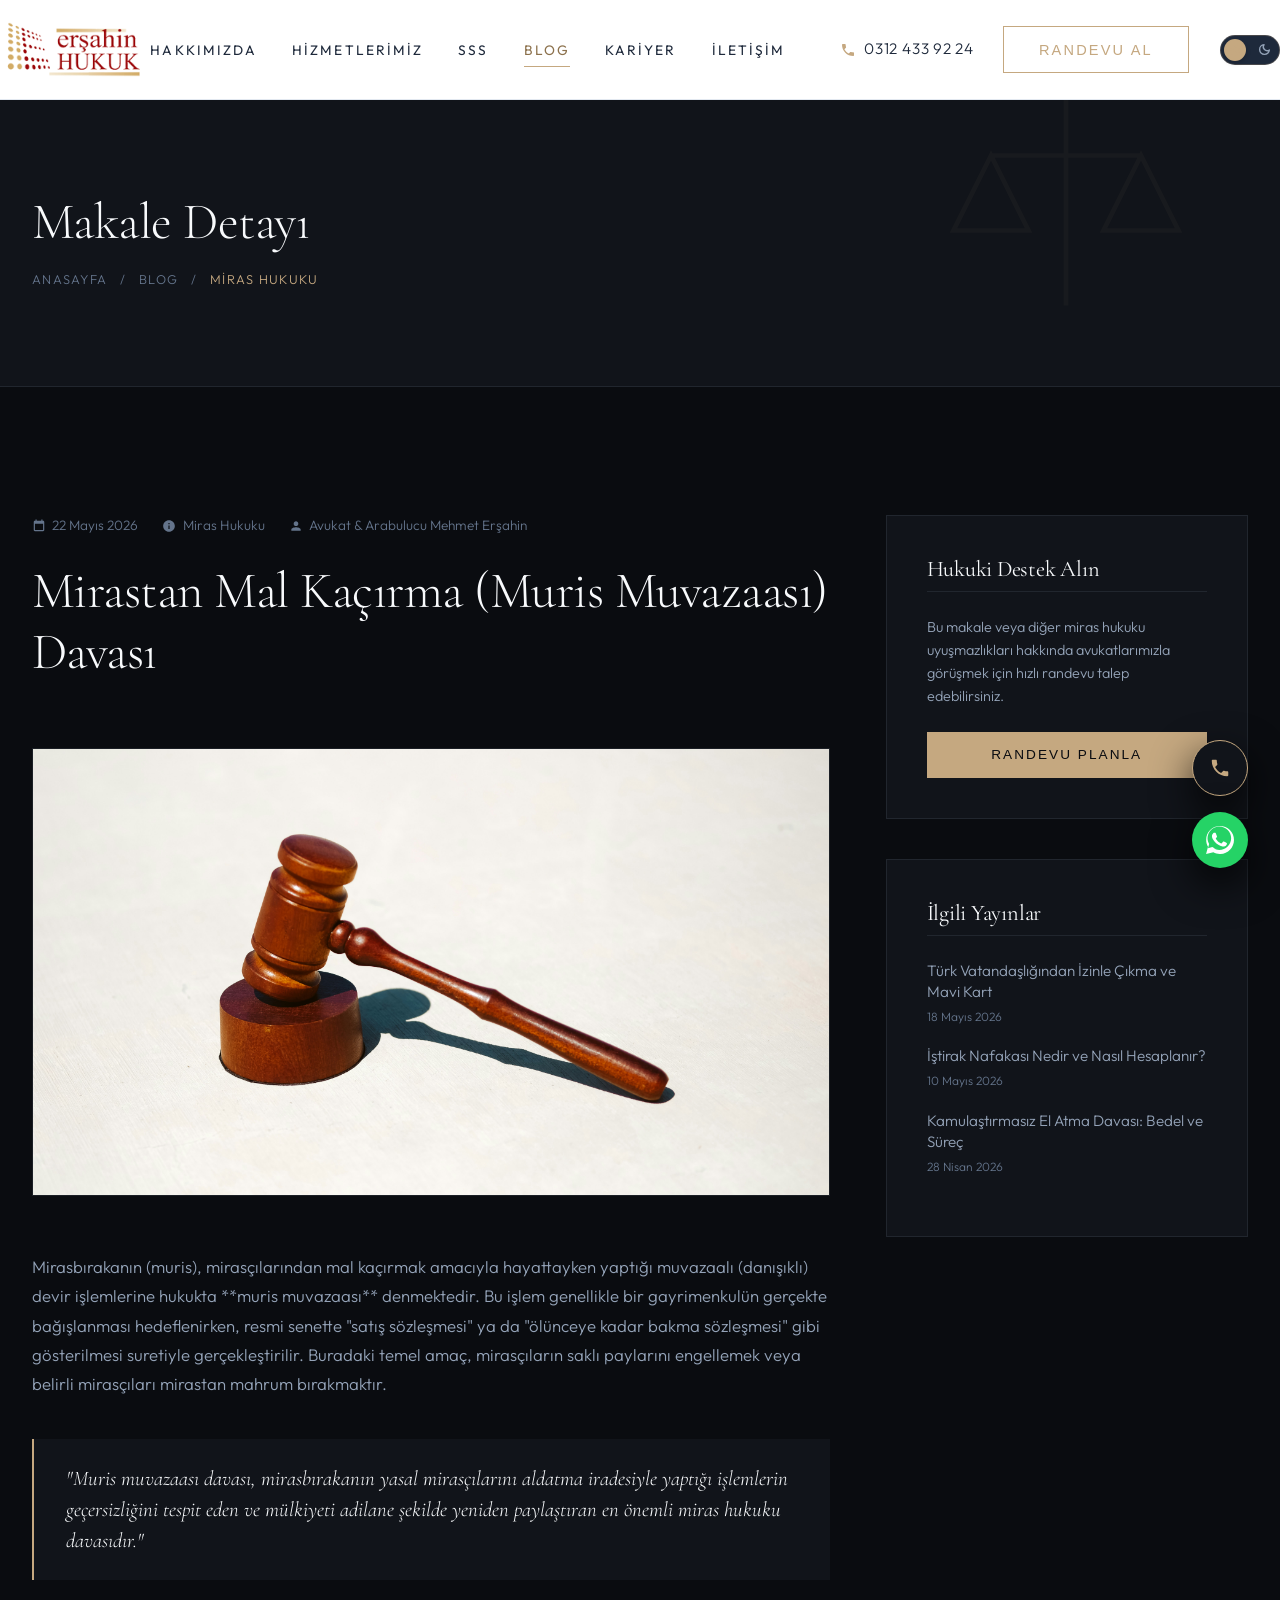
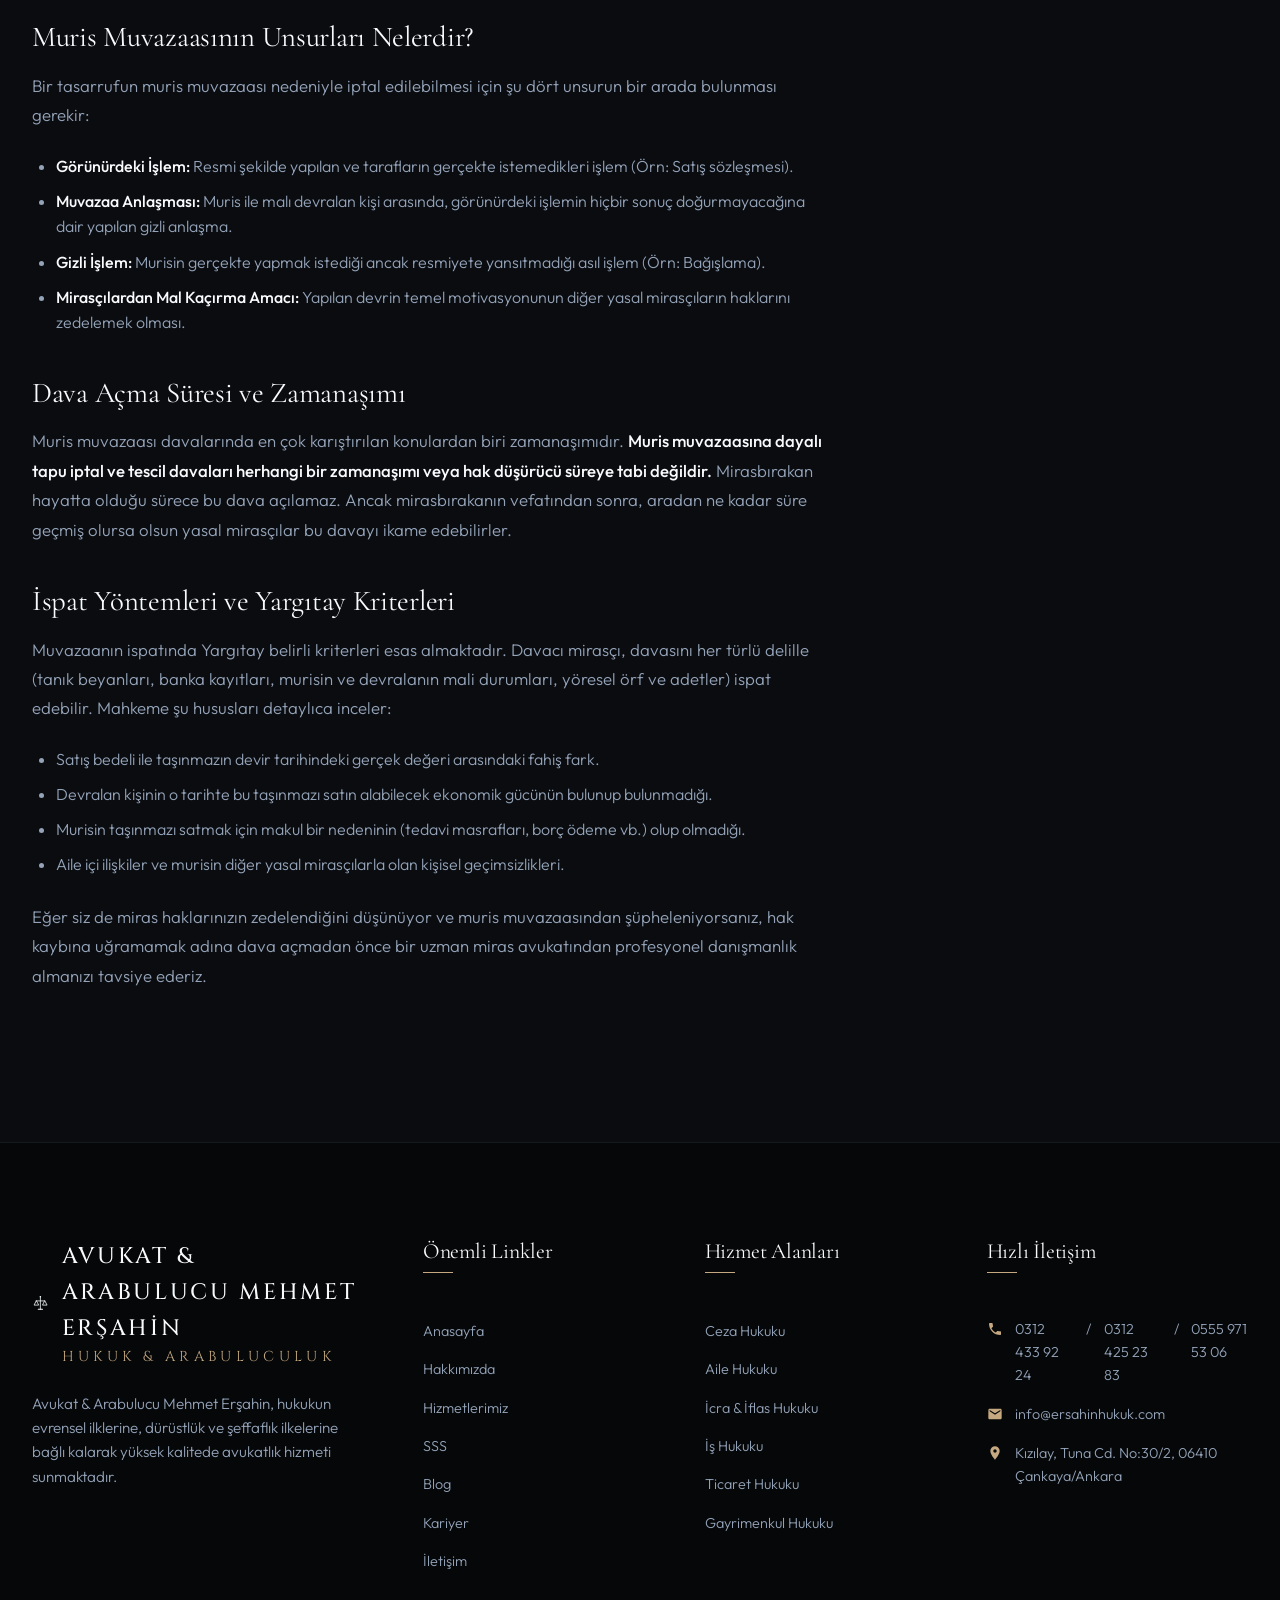
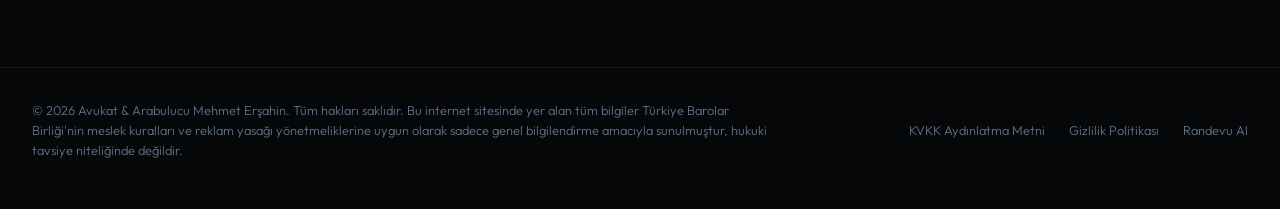
==== commit babb15bc: "Add new GSM number 0555 971 53 06 to footers and contact pages" ====
--- a/blog-detay.html
+++ b/blog-detay.html
@@ -302,7 +302,7 @@
         <ul class="footer-contact-info" style="margin-top: 1.5rem;">
           <li>
             <svg viewBox="0 0 24 24"><path d="M6.62 10.79c1.44 2.83 3.76 5.14 6.59 6.59l2.2-2.2c.27-.27.67-.36 1.02-.24 1.12.37 2.33.57 3.59.57.55 0 1 .45 1 1V20c0 .55-.45 1-1 1-9.39 0-17-7.61-17-17 0-.55.45-1 1-1h3.5c.55 0 1 .45 1 1 0 1.25.2 2.47.57 3.59.12.35.03.74-.24 1.02l-2.2 2.2z"/></svg>
-            <a href="tel:+903124339224">0312 433 92 24</a>
+            <a href="tel:+903124339224">0312 433 92 24</a> / <a href="tel:+903124252383">0312 425 23 83</a> / <a href="tel:+905559715306">0555 971 53 06</a>
           </li>
           <li>
             <svg viewBox="0 0 24 24"><path d="M20 4H4c-1.1 0-1.99.9-1.99 2L2 18c0 1.1.9 2 2 2h16c1.1 0 2-.9 2-2V6c0-1.1-.9-2-2-2zm0 4l-8 5-8-5V6l8 5 8-5v2z"/></svg>
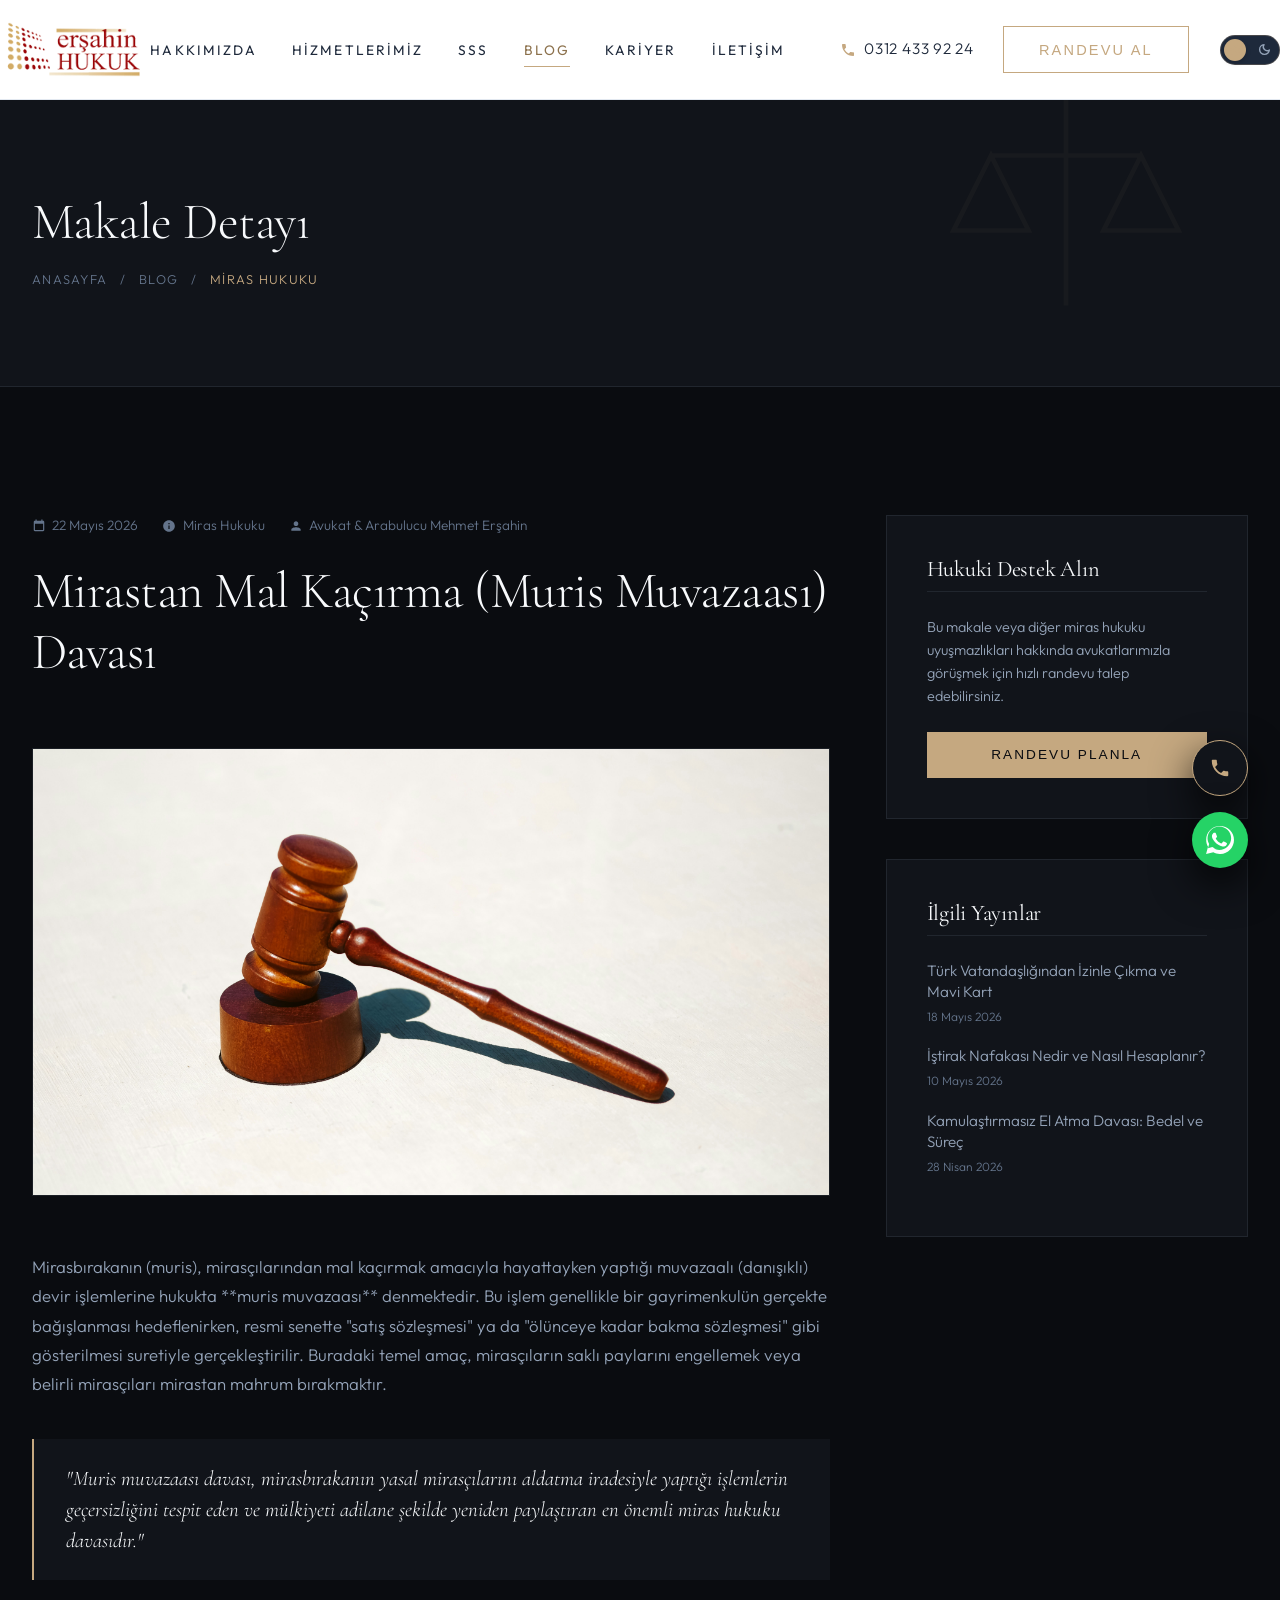
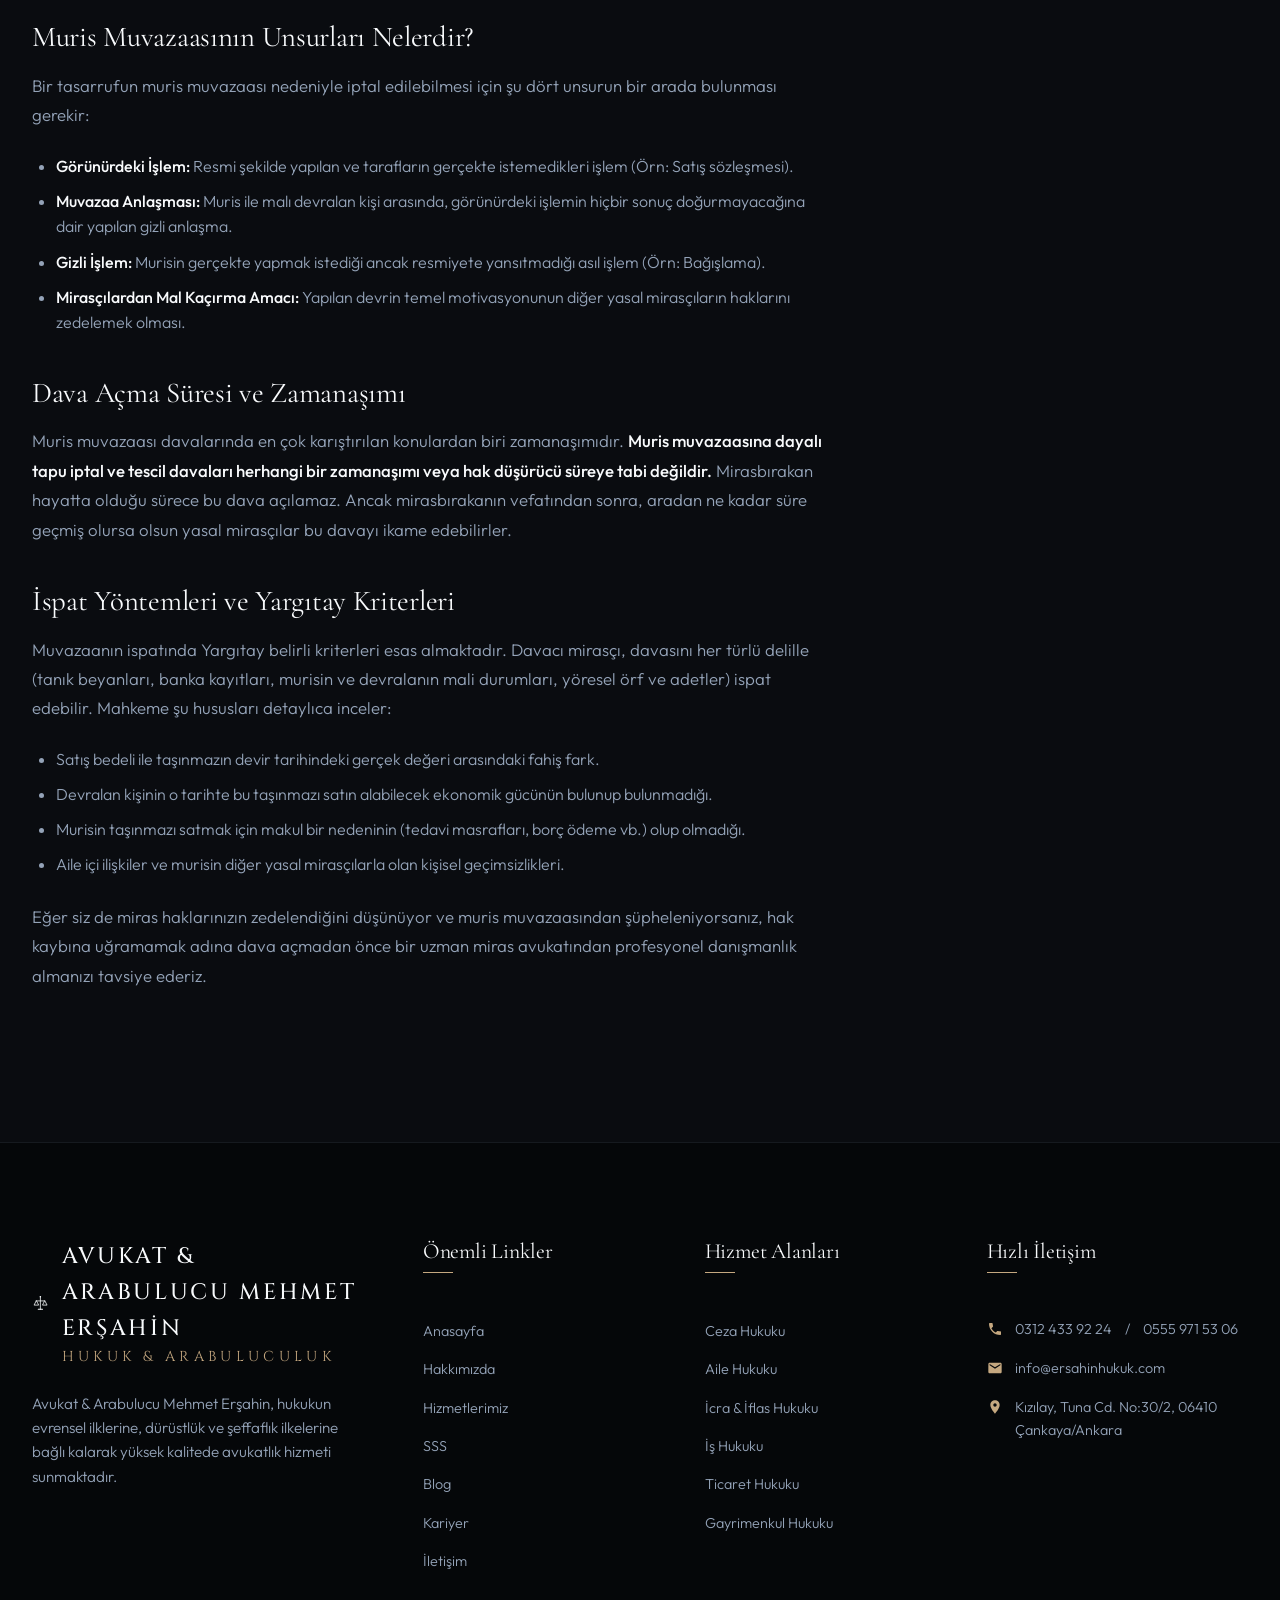
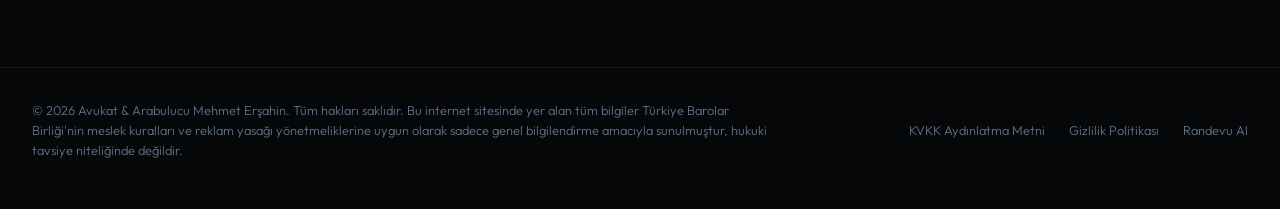
==== commit e3feb053: "Remove phone number 0312 425 23 83 from all files" ====
--- a/blog-detay.html
+++ b/blog-detay.html
@@ -302,7 +302,7 @@
         <ul class="footer-contact-info" style="margin-top: 1.5rem;">
           <li>
             <svg viewBox="0 0 24 24"><path d="M6.62 10.79c1.44 2.83 3.76 5.14 6.59 6.59l2.2-2.2c.27-.27.67-.36 1.02-.24 1.12.37 2.33.57 3.59.57.55 0 1 .45 1 1V20c0 .55-.45 1-1 1-9.39 0-17-7.61-17-17 0-.55.45-1 1-1h3.5c.55 0 1 .45 1 1 0 1.25.2 2.47.57 3.59.12.35.03.74-.24 1.02l-2.2 2.2z"/></svg>
-            <a href="tel:+903124339224">0312 433 92 24</a> / <a href="tel:+903124252383">0312 425 23 83</a> / <a href="tel:+905559715306">0555 971 53 06</a>
+            <a href="tel:+903124339224">0312 433 92 24</a> / <a href="tel:+905559715306">0555 971 53 06</a>
           </li>
           <li>
             <svg viewBox="0 0 24 24"><path d="M20 4H4c-1.1 0-1.99.9-1.99 2L2 18c0 1.1.9 2 2 2h16c1.1 0 2-.9 2-2V6c0-1.1-.9-2-2-2zm0 4l-8 5-8-5V6l8 5 8-5v2z"/></svg>
--- a/assets/css/style.css
+++ b/assets/css/style.css
@@ -1176,6 +1176,10 @@
   gap: 0.8rem;
 }
 
+.footer-contact-info li:first-child {
+  white-space: nowrap;
+}
+
 .footer-contact-info svg {
   width: 16px;
   height: 16px;
